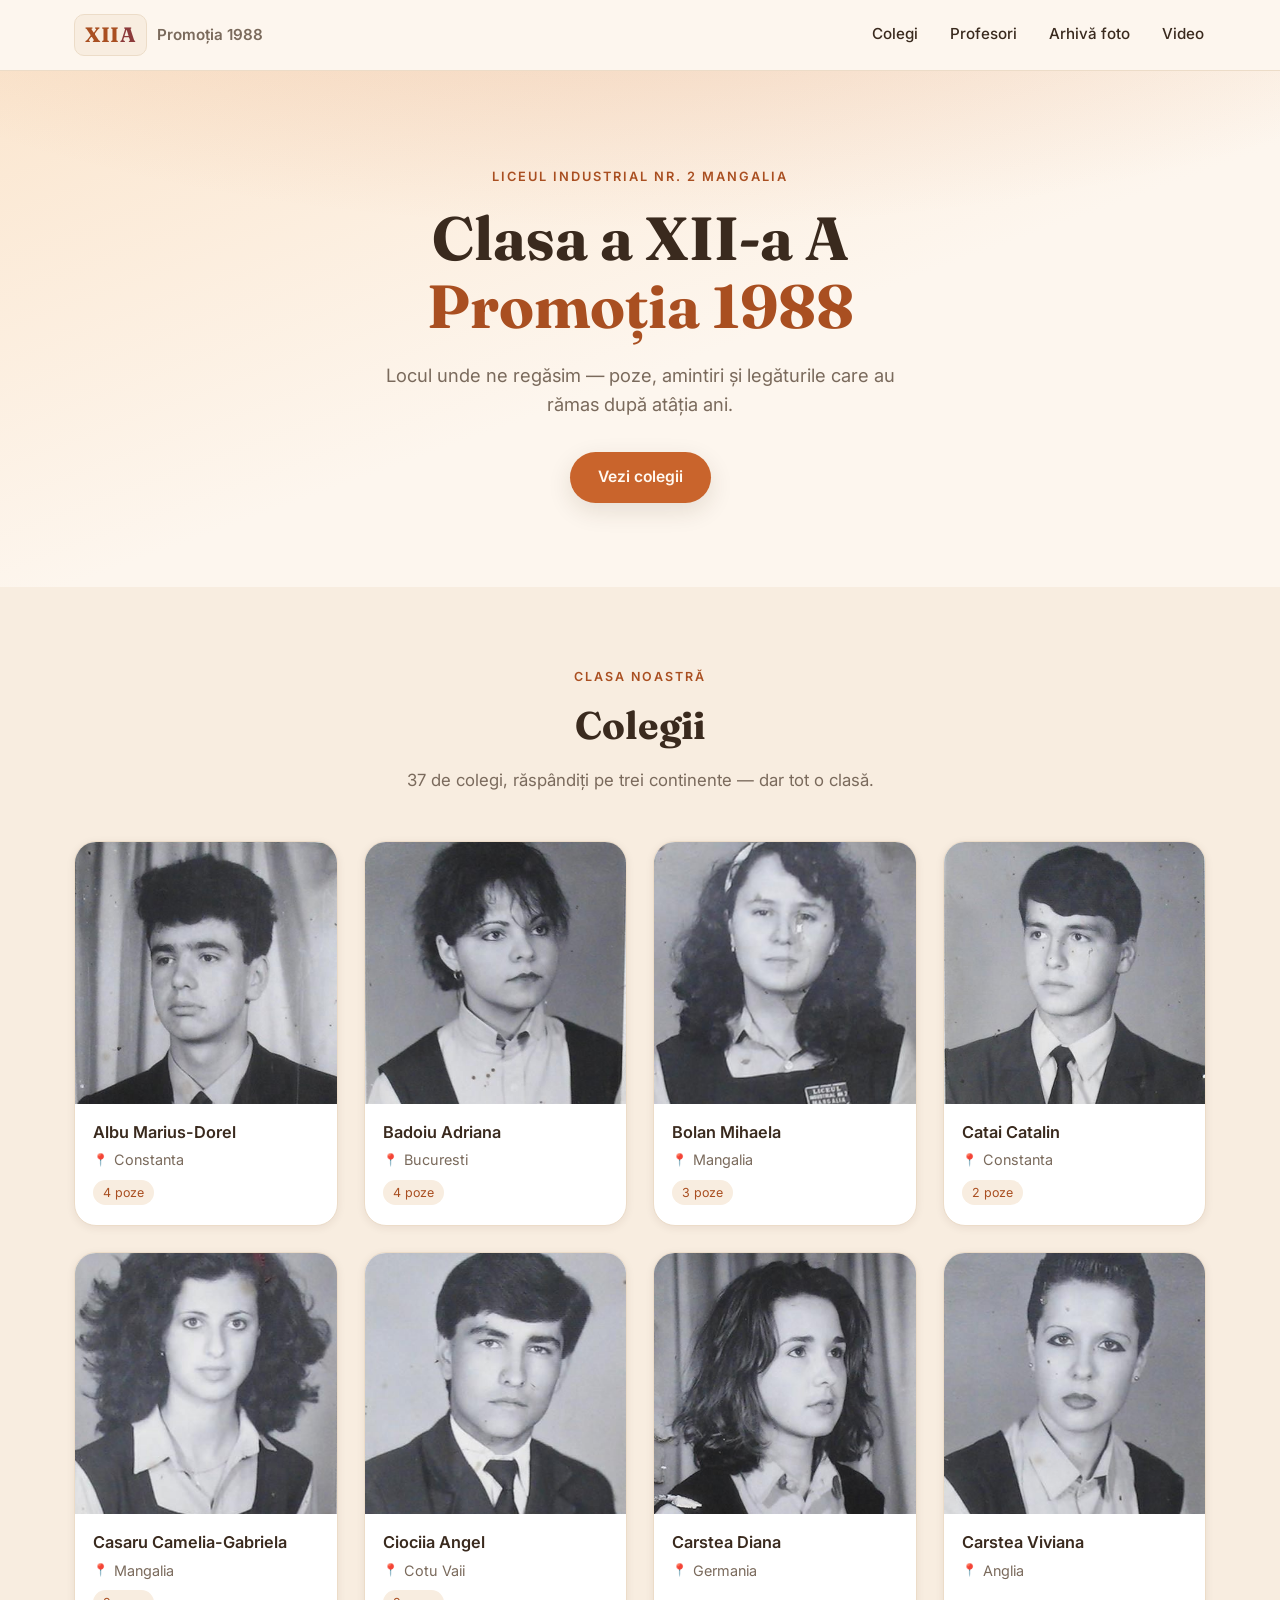
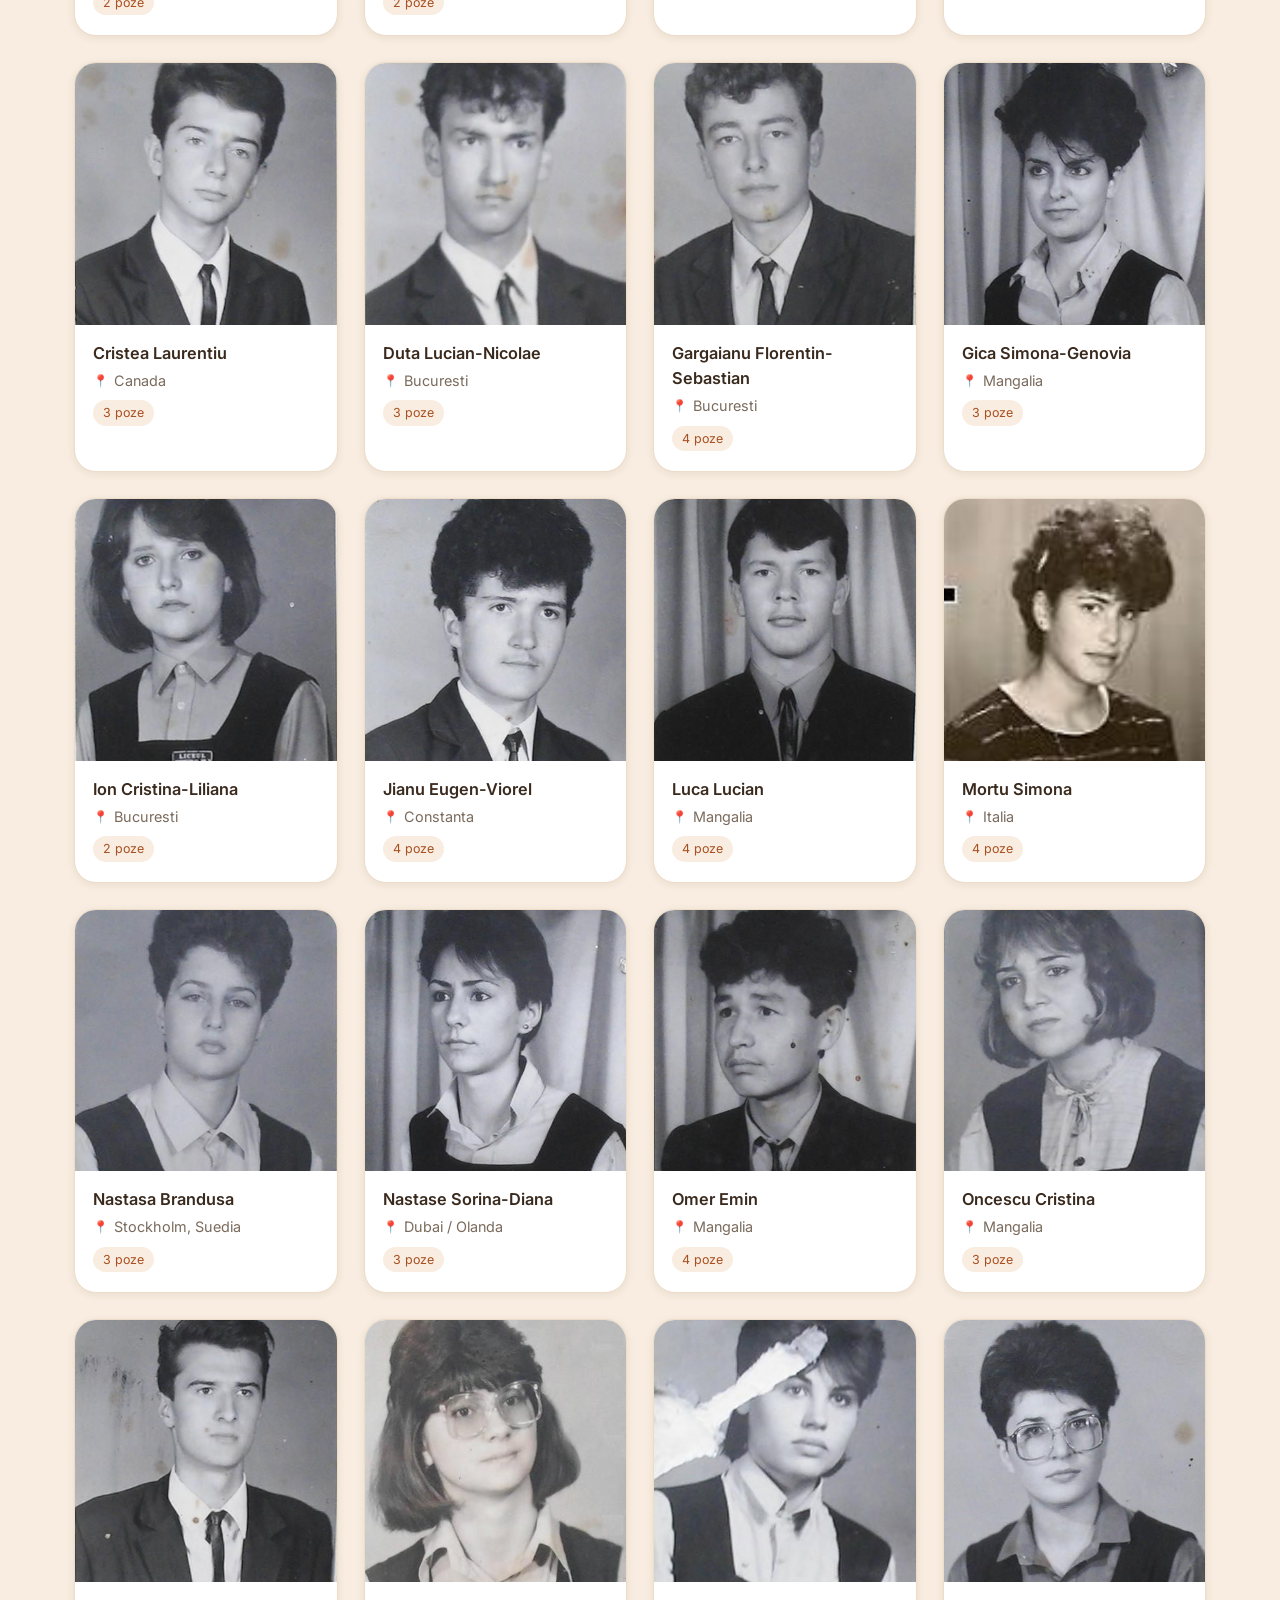
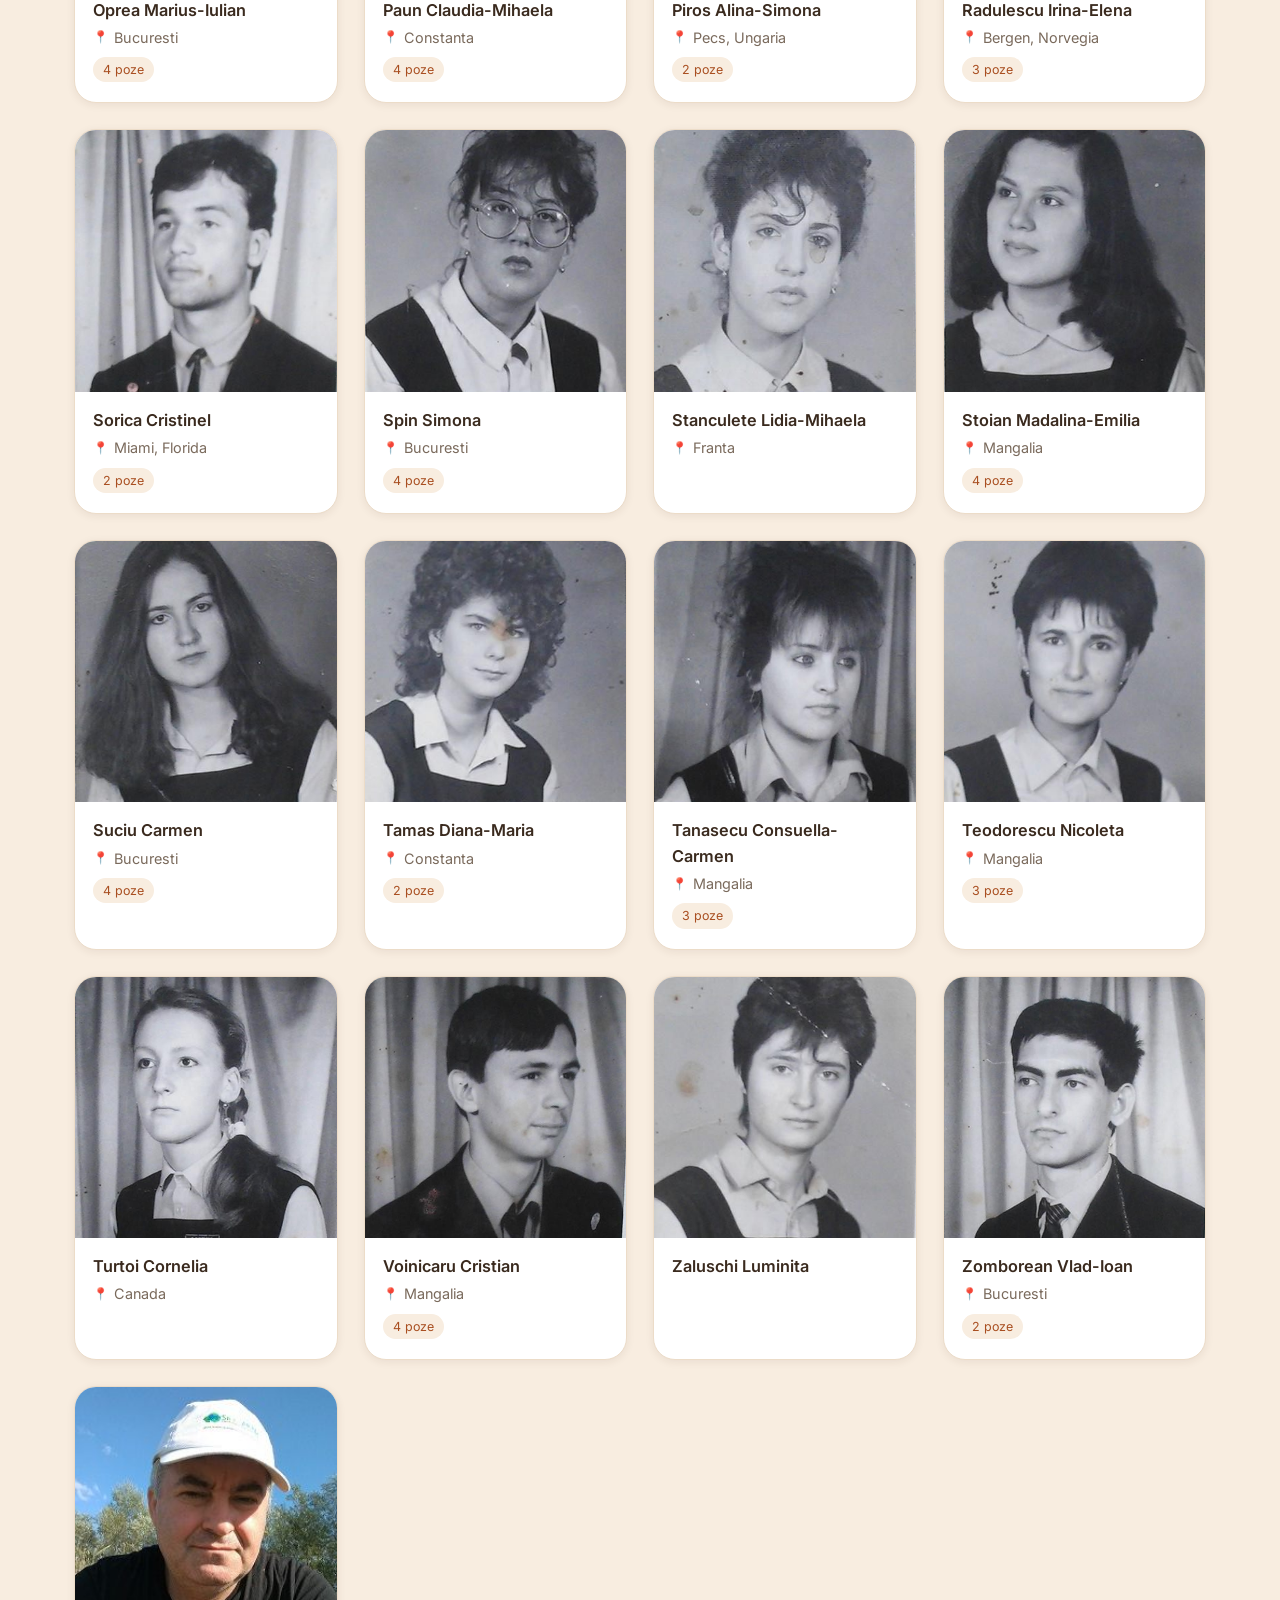
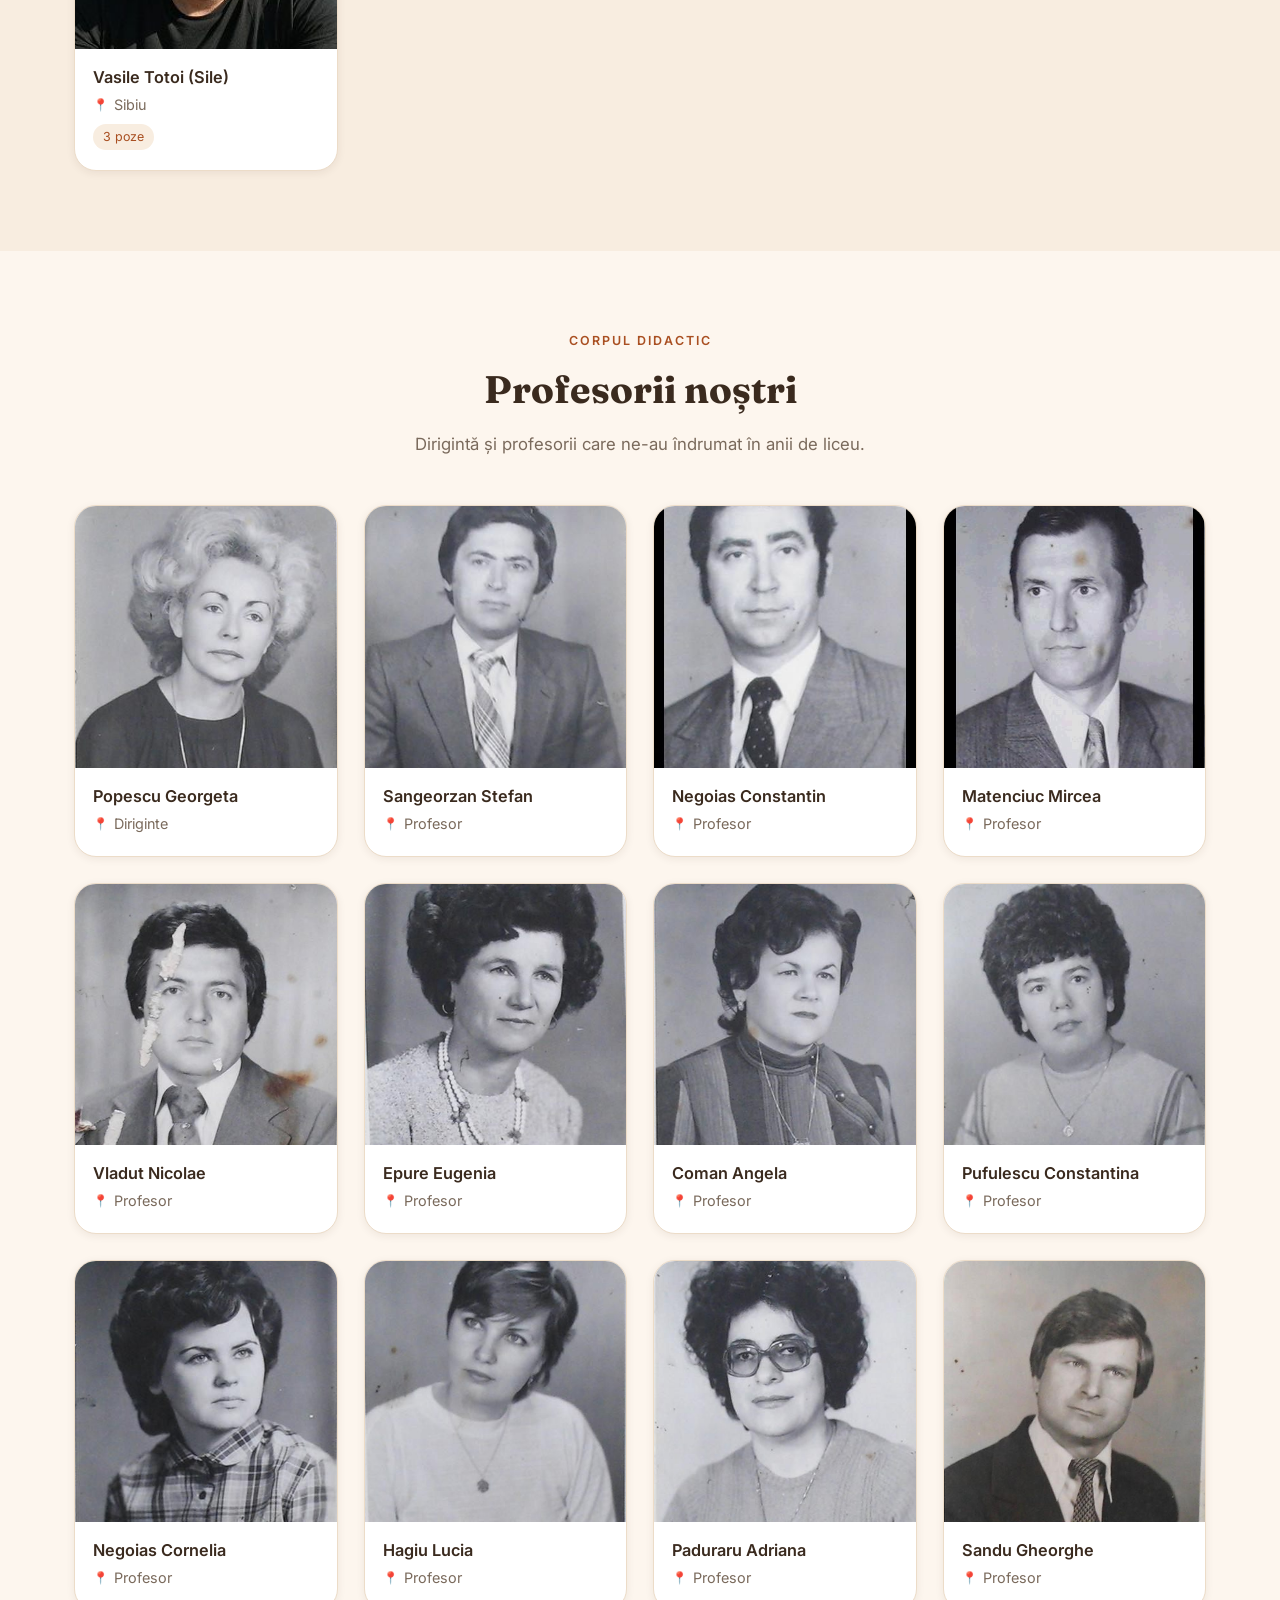
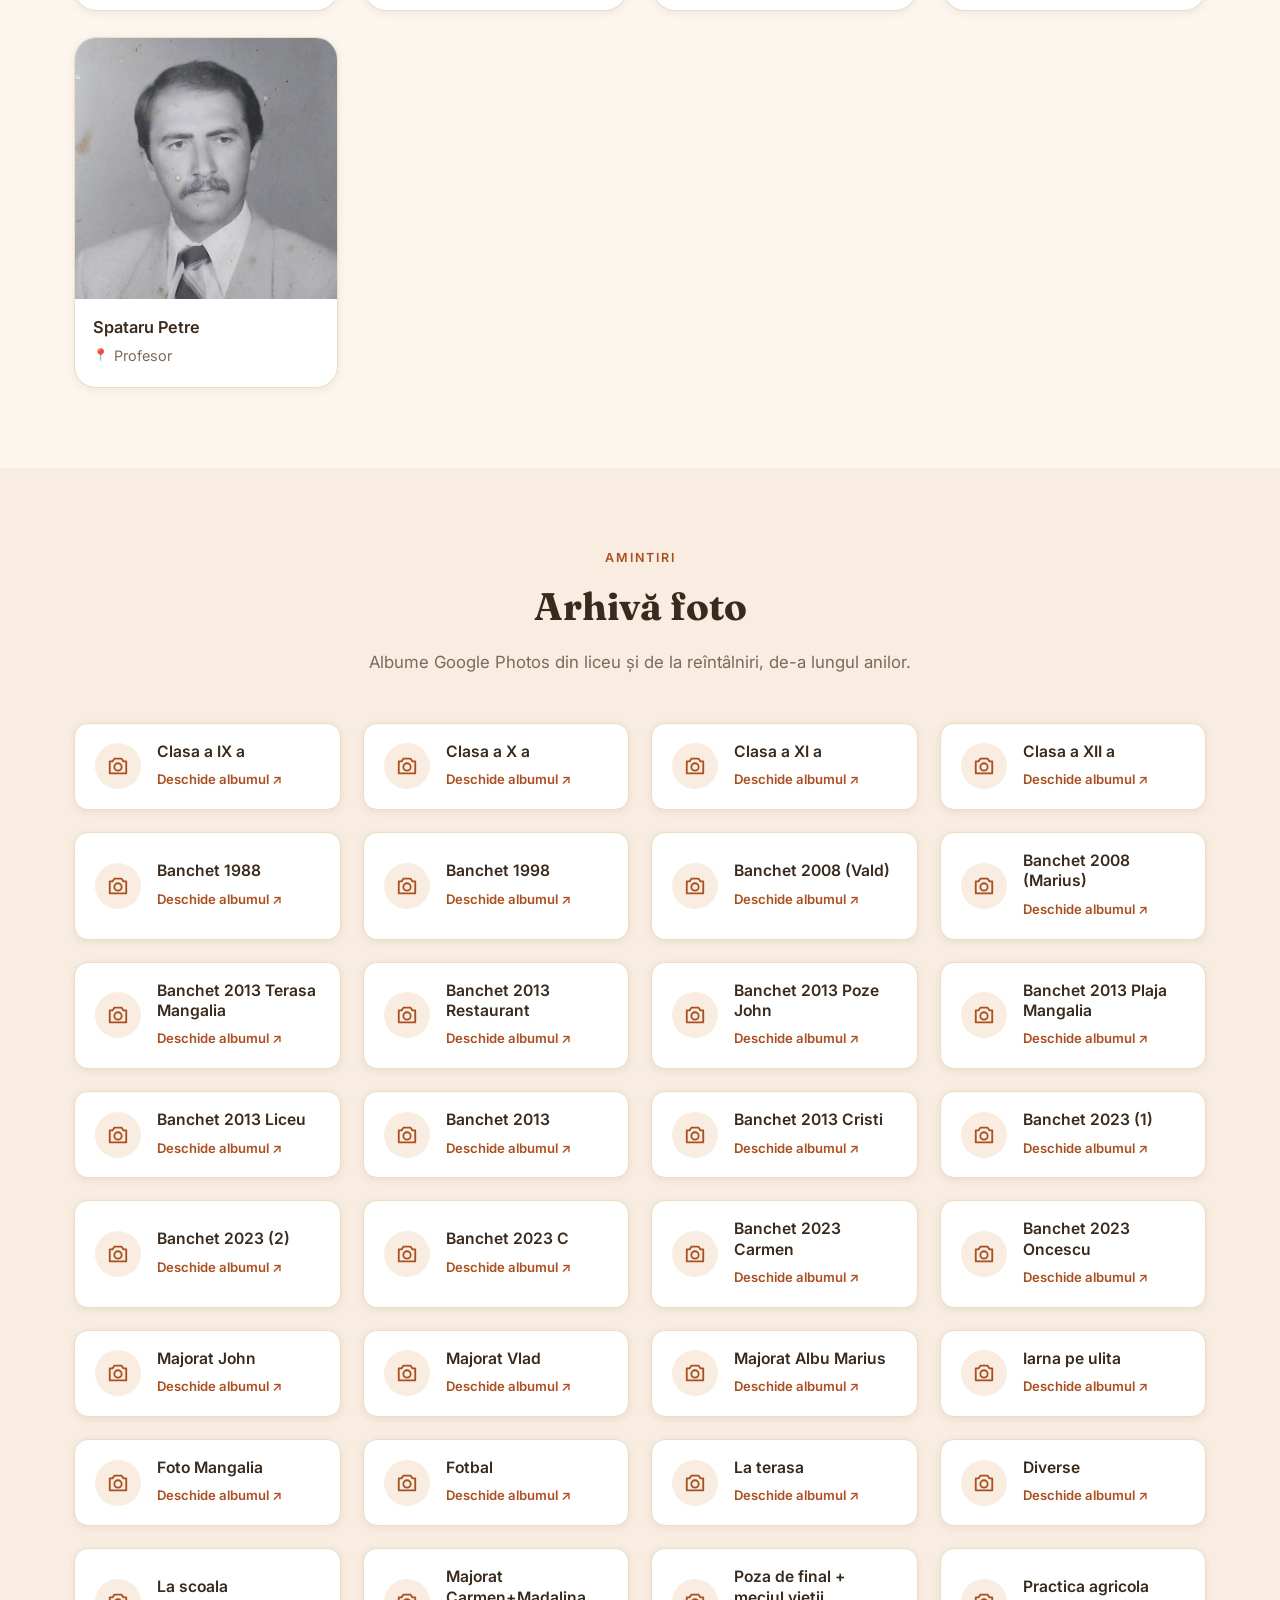
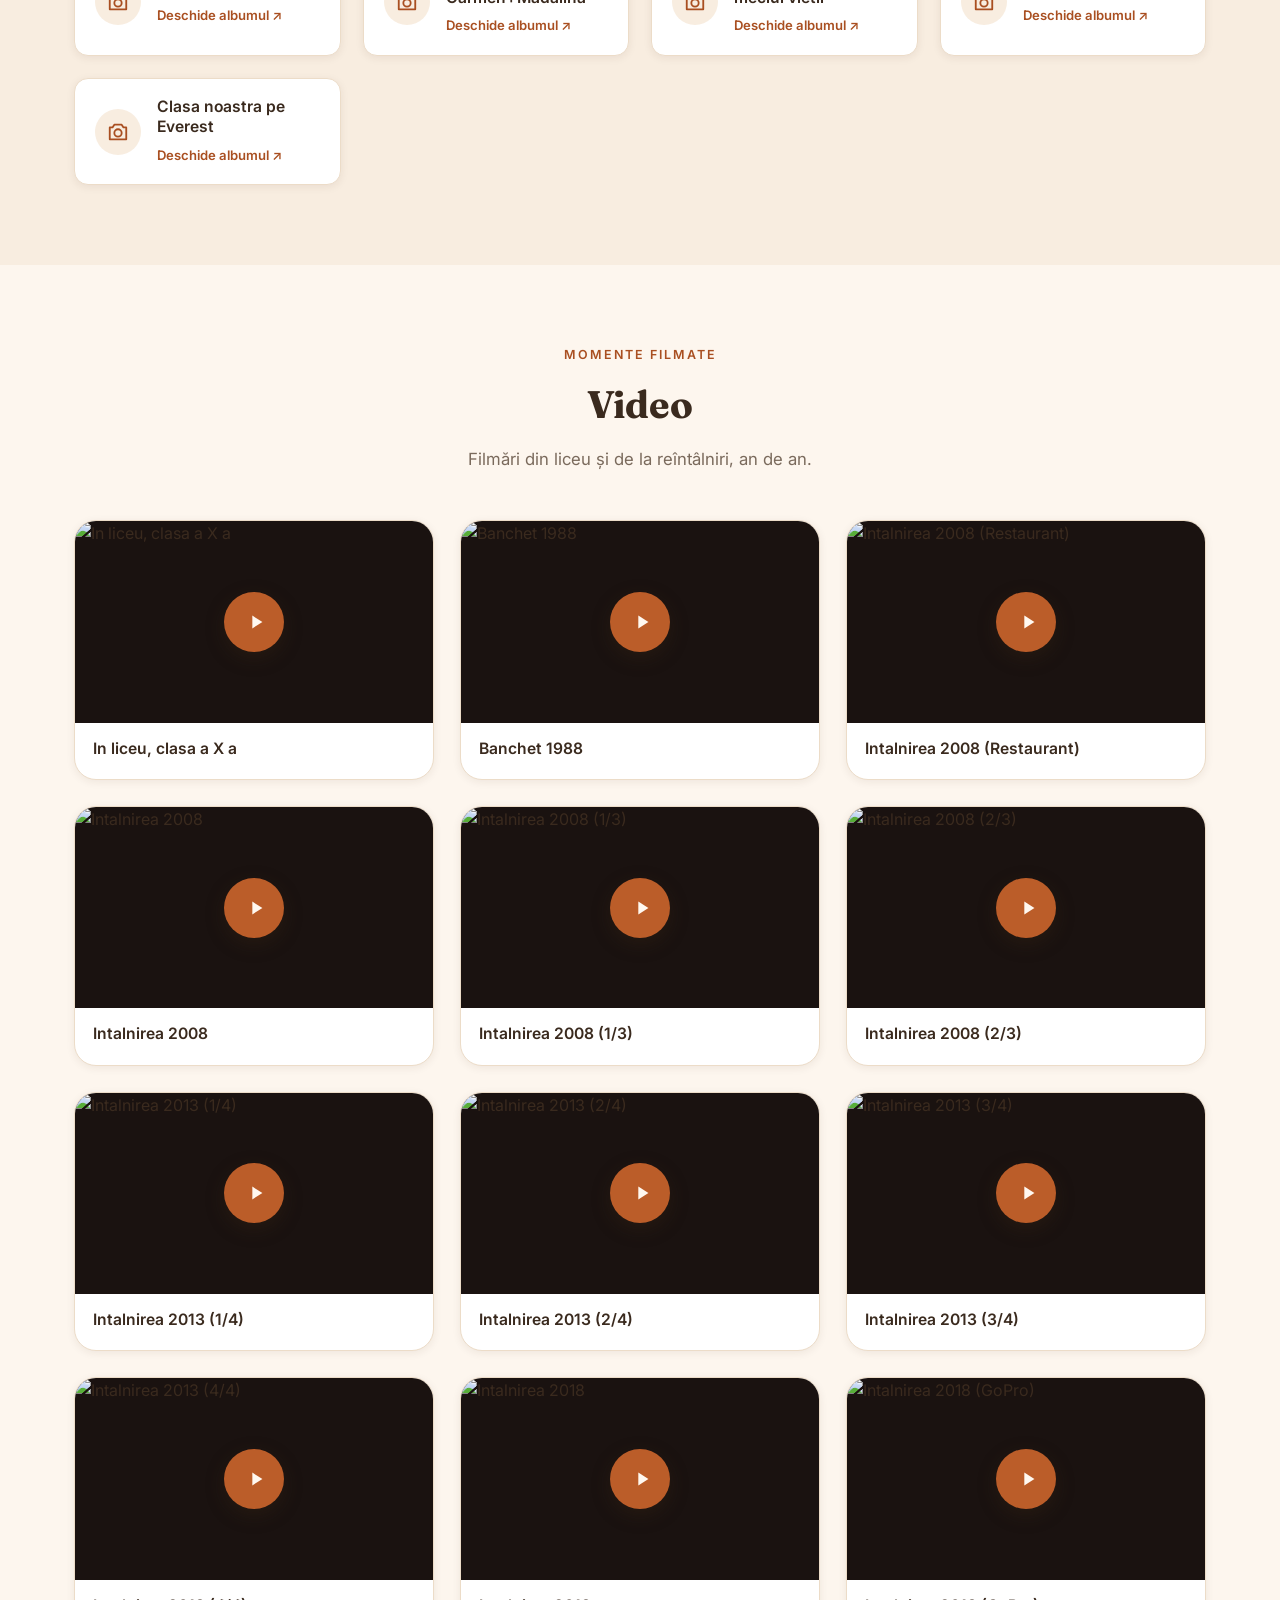
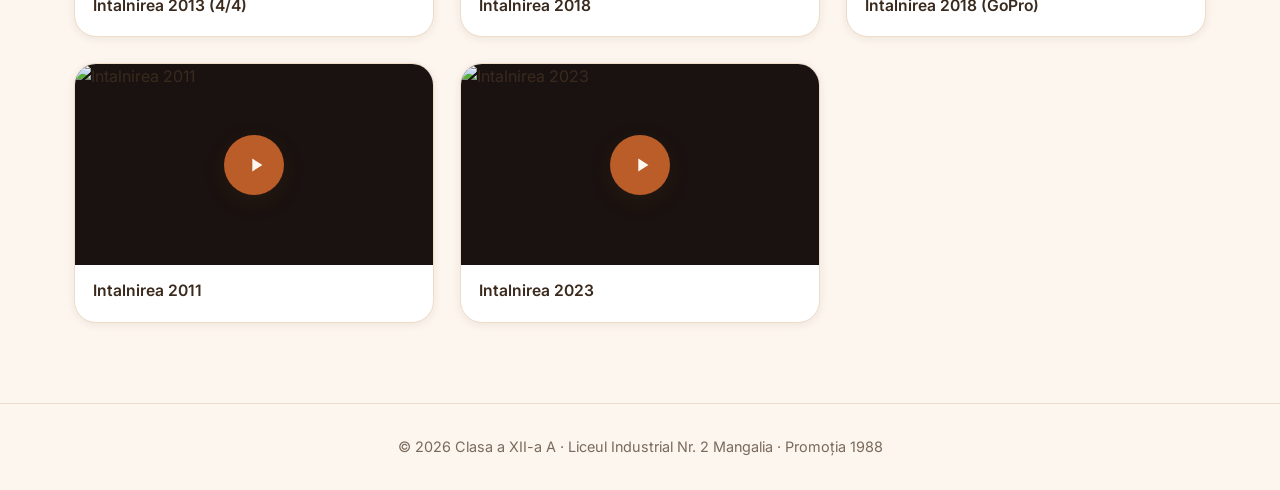
==== index.html @ 1f1b90fe "Initial commit: site reintalnire clasa a XII-a A, Promotia 1988 Homepage cu hero, grid colegi (37) s" ====
<!DOCTYPE html>
<html lang="ro">
<head>
<meta charset="UTF-8">
<meta name="viewport" content="width=device-width, initial-scale=1.0">
<title>Clasa a XII-a A · Liceul Industrial Nr. 2 Mangalia · Promoția 1988</title>
<meta name="description" content="Site de reîntâlnire pentru colegii de liceu — Clasa a XII-a A, Liceul Industrial Nr. 2 Mangalia, Promoția 1988.">
<link rel="preconnect" href="https://fonts.googleapis.com">
<link rel="preconnect" href="https://fonts.gstatic.com" crossorigin>
<link href="https://fonts.googleapis.com/css2?family=Fraunces:opsz,wght@9..144,500;9..144,600;9..144,700&family=Inter:wght@400;500;600;700&display=swap" rel="stylesheet">
<link rel="stylesheet" href="assets/css/style.css">
</head>
<body>

<header class="site-header" id="top">
  <div class="container header-inner">
    <a class="brand" href="#top">
      <span class="brand-mark">XII<span class="brand-mark-accent">A</span></span>
      <span class="brand-text">Promoția 1988</span>
    </a>
    <nav class="main-nav" aria-label="Navigare principală">
      <a href="#colegi">Colegi</a>
      <a href="#profesori">Profesori</a>
      <a href="#arhiva">Arhivă foto</a>
      <a href="#video">Video</a>
    </nav>
  </div>
</header>

<main>
  <section class="hero">
    <div class="hero-glow" aria-hidden="true"></div>
    <div class="container hero-inner">
      <p class="hero-eyebrow">Liceul Industrial Nr. 2 Mangalia</p>
      <h1 class="hero-title">Clasa a XII-a A<br><span>Promoția 1988</span></h1>
      <p class="hero-subtitle">Locul unde ne regăsim — poze, amintiri și legăturile care au rămas după atâția ani.</p>
      <div class="hero-actions">
        <a class="btn btn-primary" href="#colegi">Vezi colegii</a>
      </div>
    </div>
  </section>

  <section class="section" id="colegi">
    <div class="container">
      <div class="section-heading">
        <p class="section-eyebrow">Clasa noastră</p>
        <h2>Colegii</h2>
        <p class="section-lead">37 de colegi, răspândiți pe trei continente — dar tot o clasă.</p>
      </div>
      <div class="colegi-grid" id="colegi-grid" aria-live="polite"></div>
    </div>
  </section>

  <section class="section" id="profesori">
    <div class="container">
      <div class="section-heading">
        <p class="section-eyebrow">Corpul didactic</p>
        <h2>Profesorii noștri</h2>
        <p class="section-lead">Dirigintă și profesorii care ne-au îndrumat în anii de liceu.</p>
      </div>
      <div class="colegi-grid profesori-grid" id="profesori-grid" aria-live="polite"></div>
    </div>
  </section>

  <section class="section" id="arhiva">
    <div class="container">
      <div class="section-heading">
        <p class="section-eyebrow">Amintiri</p>
        <h2>Arhivă foto</h2>
        <p class="section-lead">Albume Google Photos din liceu și de la reîntâlniri, de-a lungul anilor.</p>
      </div>
      <div class="albume-grid" id="albume-grid" aria-live="polite"></div>
    </div>
  </section>

  <section class="section" id="video">
    <div class="container">
      <div class="section-heading">
        <p class="section-eyebrow">Momente filmate</p>
        <h2>Video</h2>
        <p class="section-lead">Filmări din liceu și de la reîntâlniri, an de an.</p>
      </div>
      <div class="video-grid" id="video-grid" aria-live="polite"></div>
    </div>
  </section>
</main>

<footer class="site-footer">
  <div class="container footer-inner">
    <p>&copy; <span id="footer-year"></span> Clasa a XII-a A &middot; Liceul Industrial Nr. 2 Mangalia &middot; Promoția 1988</p>
  </div>
</footer>

<div class="lightbox" id="lightbox" hidden>
  <button class="lightbox-close" id="lightbox-close" aria-label="Închide">&times;</button>
  <button class="lightbox-nav lightbox-prev" id="lightbox-prev" aria-label="Poza anterioară">&#10094;</button>
  <img class="lightbox-img" id="lightbox-img" alt="">
  <button class="lightbox-nav lightbox-next" id="lightbox-next" aria-label="Poza următoare">&#10095;</button>
  <div class="lightbox-caption" id="lightbox-caption"></div>
</div>

<script src="assets/js/main.js"></script>
</body>
</html>
---- assets/css/style.css ----
:root {
  --color-bg: #fdf6ee;
  --color-bg-alt: #f8ede0;
  --color-surface: #ffffff;
  --color-text: #3a2a1e;
  --color-text-muted: #7a6a5c;
  --color-primary: #c9642c;
  --color-primary-dark: #a94f21;
  --color-secondary: #e8a355;
  --color-accent: #8c3a3a;
  --color-border: #ecdcc8;
  --shadow-sm: 0 2px 8px rgba(60, 40, 20, 0.08);
  --shadow-md: 0 8px 24px rgba(60, 40, 20, 0.12);
  --shadow-lg: 0 16px 40px rgba(60, 40, 20, 0.18);
  --radius-md: 14px;
  --radius-lg: 22px;
  --font-heading: "Fraunces", Georgia, serif;
  --font-body: "Inter", system-ui, -apple-system, Segoe UI, Roboto, sans-serif;
}

* { box-sizing: border-box; }

html { scroll-behavior: smooth; }

body {
  margin: 0;
  font-family: var(--font-body);
  color: var(--color-text);
  background: var(--color-bg);
  line-height: 1.55;
}

img { max-width: 100%; display: block; }

.container {
  width: 100%;
  max-width: 1180px;
  margin: 0 auto;
  padding: 0 24px;
}

/* ---------- Header ---------- */

.site-header {
  position: sticky;
  top: 0;
  z-index: 50;
  background: rgba(253, 246, 238, 0.85);
  backdrop-filter: blur(8px);
  border-bottom: 1px solid var(--color-border);
}

.header-inner {
  display: flex;
  align-items: center;
  justify-content: space-between;
  padding: 14px 24px;
}

.brand {
  display: flex;
  align-items: center;
  gap: 10px;
  text-decoration: none;
  color: var(--color-text);
}

.brand-mark {
  font-family: var(--font-heading);
  font-weight: 700;
  font-size: 1.3rem;
  color: var(--color-primary-dark);
  background: var(--color-bg-alt);
  border: 1px solid var(--color-border);
  border-radius: 10px;
  padding: 4px 10px;
  letter-spacing: 0.5px;
}

.brand-mark-accent { color: var(--color-accent); }

.brand-text {
  font-weight: 600;
  font-size: 0.95rem;
  color: var(--color-text-muted);
}

.main-nav {
  display: flex;
  gap: 28px;
}

.main-nav a {
  color: var(--color-text);
  text-decoration: none;
  font-weight: 500;
  font-size: 0.95rem;
  padding: 6px 2px;
  border-bottom: 2px solid transparent;
  transition: color 0.2s ease, border-color 0.2s ease;
}

.main-nav a:hover {
  color: var(--color-primary-dark);
  border-color: var(--color-secondary);
}

/* ---------- Hero ---------- */

.hero {
  position: relative;
  overflow: hidden;
  padding: 96px 0 84px;
  background: linear-gradient(160deg, #fbe6cf 0%, #fdf6ee 55%, #fdf6ee 100%);
}

.hero-glow {
  position: absolute;
  inset: -30% -10% auto -10%;
  height: 520px;
  background: radial-gradient(60% 60% at 50% 0%, rgba(201, 100, 44, 0.22), rgba(201, 100, 44, 0));
  pointer-events: none;
}

.hero-inner {
  position: relative;
  text-align: center;
  max-width: 760px;
}

.hero-eyebrow {
  text-transform: uppercase;
  letter-spacing: 2px;
  font-size: 0.8rem;
  font-weight: 600;
  color: var(--color-primary-dark);
  margin: 0 0 18px;
}

.hero-title {
  font-family: var(--font-heading);
  font-size: clamp(2.4rem, 5vw, 3.8rem);
  line-height: 1.12;
  margin: 0 0 20px;
  color: var(--color-text);
}

.hero-title span {
  color: var(--color-primary-dark);
}

.hero-subtitle {
  font-size: 1.15rem;
  color: var(--color-text-muted);
  margin: 0 auto 34px;
  max-width: 560px;
}

.hero-actions {
  display: flex;
  justify-content: center;
  gap: 16px;
  flex-wrap: wrap;
}

.btn {
  display: inline-flex;
  align-items: center;
  gap: 8px;
  padding: 13px 28px;
  border-radius: 999px;
  font-weight: 600;
  font-size: 0.98rem;
  text-decoration: none;
  transition: transform 0.15s ease, box-shadow 0.15s ease, background 0.15s ease;
}

.btn-primary {
  background: var(--color-primary);
  color: #fff8f0;
  box-shadow: var(--shadow-md);
}

.btn-primary:hover {
  background: var(--color-primary-dark);
  transform: translateY(-2px);
  box-shadow: var(--shadow-lg);
}

/* ---------- Section headings ---------- */

.section { padding: 80px 0; }
.section:nth-of-type(even) { background: var(--color-bg-alt); }

.section-heading {
  text-align: center;
  max-width: 620px;
  margin: 0 auto 48px;
}

.section-eyebrow {
  text-transform: uppercase;
  letter-spacing: 2px;
  font-size: 0.78rem;
  font-weight: 600;
  color: var(--color-primary-dark);
  margin: 0 0 10px;
}

.section-heading h2 {
  font-family: var(--font-heading);
  font-size: clamp(1.8rem, 3vw, 2.4rem);
  margin: 0 0 12px;
}

.section-lead {
  color: var(--color-text-muted);
  margin: 0;
  font-size: 1.05rem;
}

/* ---------- Colegi grid ---------- */

.colegi-grid {
  display: grid;
  grid-template-columns: repeat(auto-fill, minmax(220px, 1fr));
  gap: 26px;
}

.coleg-card {
  background: var(--color-surface);
  border-radius: var(--radius-lg);
  overflow: hidden;
  box-shadow: var(--shadow-sm);
  border: 1px solid var(--color-border);
  cursor: pointer;
  transition: transform 0.2s ease, box-shadow 0.2s ease;
}

.coleg-card:hover {
  transform: translateY(-6px);
  box-shadow: var(--shadow-lg);
}

.coleg-photo-wrap {
  aspect-ratio: 1 / 1;
  overflow: hidden;
  background: var(--color-bg-alt);
}

.coleg-photo-wrap img {
  width: 100%;
  height: 100%;
  object-fit: cover;
  transition: transform 0.35s ease;
}

.coleg-card:hover .coleg-photo-wrap img {
  transform: scale(1.06);
}

.coleg-info {
  padding: 16px 18px 20px;
}

.coleg-name {
  font-weight: 600;
  font-size: 1.02rem;
  margin: 0 0 4px;
  color: var(--color-text);
}

.coleg-city {
  margin: 0;
  font-size: 0.9rem;
  color: var(--color-text-muted);
  display: flex;
  align-items: center;
  gap: 6px;
}

.coleg-city::before {
  content: "\1F4CD";
  font-size: 0.85em;
}

.coleg-photo-count {
  display: inline-block;
  margin-top: 8px;
  font-size: 0.78rem;
  color: var(--color-primary-dark);
  background: var(--color-bg-alt);
  border-radius: 999px;
  padding: 3px 10px;
}

/* ---------- Albume foto ---------- */

.albume-grid {
  display: grid;
  grid-template-columns: repeat(auto-fill, minmax(240px, 1fr));
  gap: 22px;
}

.album-card {
  display: flex;
  align-items: center;
  gap: 16px;
  background: var(--color-surface);
  border: 1px solid var(--color-border);
  border-radius: var(--radius-md);
  padding: 18px 20px;
  text-decoration: none;
  color: var(--color-text);
  box-shadow: var(--shadow-sm);
  transition: transform 0.2s ease, box-shadow 0.2s ease, border-color 0.2s ease;
}

.album-card:hover {
  transform: translateY(-4px);
  box-shadow: var(--shadow-md);
  border-color: var(--color-secondary);
}

.album-icon {
  flex: none;
  width: 46px;
  height: 46px;
  border-radius: 50%;
  background: var(--color-bg-alt);
  color: var(--color-primary-dark);
  display: flex;
  align-items: center;
  justify-content: center;
}

.album-icon svg { width: 22px; height: 22px; }

.album-body { flex: 1; min-width: 0; }

.album-title {
  margin: 0 0 4px;
  font-weight: 600;
  font-size: 0.98rem;
  line-height: 1.3;
}

.album-cta {
  font-size: 0.82rem;
  color: var(--color-primary-dark);
  font-weight: 600;
}

/* ---------- Video ---------- */

.video-grid {
  display: grid;
  grid-template-columns: repeat(auto-fill, minmax(280px, 1fr));
  gap: 26px;
}

.video-card {
  background: var(--color-surface);
  border-radius: var(--radius-lg);
  overflow: hidden;
  box-shadow: var(--shadow-sm);
  border: 1px solid var(--color-border);
  transition: transform 0.2s ease, box-shadow 0.2s ease;
}

.video-card:hover {
  transform: translateY(-6px);
  box-shadow: var(--shadow-lg);
}

.video-thumb {
  position: relative;
  aspect-ratio: 16 / 9;
  background: #1a1210;
  cursor: pointer;
  overflow: hidden;
}

.video-thumb img {
  width: 100%;
  height: 100%;
  object-fit: cover;
  transition: transform 0.35s ease, filter 0.2s ease;
}

.video-card:hover .video-thumb img {
  transform: scale(1.05);
  filter: brightness(0.85);
}

.video-thumb iframe {
  width: 100%;
  height: 100%;
  border: 0;
  display: block;
}

.video-play-btn {
  position: absolute;
  inset: 0;
  margin: auto;
  width: 60px;
  height: 60px;
  border-radius: 50%;
  background: rgba(201, 100, 44, 0.92);
  color: #fff8f0;
  display: flex;
  align-items: center;
  justify-content: center;
  pointer-events: none;
  box-shadow: 0 6px 18px rgba(60, 40, 20, 0.35);
}

.video-play-btn svg { width: 22px; height: 22px; margin-left: 3px; }

.video-info { padding: 14px 18px 18px; }

.video-title {
  margin: 0;
  font-weight: 600;
  font-size: 0.98rem;
  color: var(--color-text);
}

/* ---------- Footer ---------- */

.site-footer {
  padding: 32px 0;
  text-align: center;
  color: var(--color-text-muted);
  font-size: 0.9rem;
  border-top: 1px solid var(--color-border);
}

.footer-inner p { margin: 0; }

/* ---------- Lightbox ---------- */

.lightbox {
  position: fixed;
  inset: 0;
  background: rgba(30, 20, 12, 0.88);
  display: flex;
  align-items: center;
  justify-content: center;
  z-index: 100;
}

.lightbox[hidden] { display: none; }

.lightbox-img {
  max-width: min(86vw, 640px);
  max-height: 78vh;
  border-radius: var(--radius-md);
  box-shadow: var(--shadow-lg);
}

.lightbox-caption {
  position: absolute;
  bottom: 40px;
  left: 0;
  right: 0;
  text-align: center;
  color: #fdf6ee;
  font-weight: 600;
}

.lightbox-close {
  position: absolute;
  top: 24px;
  right: 28px;
  background: none;
  border: none;
  color: #fdf6ee;
  font-size: 2rem;
  line-height: 1;
  cursor: pointer;
}

.lightbox-nav {
  background: rgba(253, 246, 238, 0.15);
  border: none;
  color: #fdf6ee;
  font-size: 1.4rem;
  width: 48px;
  height: 48px;
  border-radius: 50%;
  cursor: pointer;
  transition: background 0.2s ease;
}

.lightbox-nav:hover { background: rgba(253, 246, 238, 0.3); }

.lightbox-prev { position: absolute; left: 16px; }
.lightbox-next { position: absolute; right: 16px; }

/* ---------- Responsive ---------- */

@media (max-width: 640px) {
  .header-inner { padding: 12px 16px; }
  .brand-text { display: none; }
  .hero { padding: 64px 0 56px; }
  .section { padding: 56px 0; }
  .colegi-grid { grid-template-columns: repeat(auto-fill, minmax(150px, 1fr)); gap: 16px; }
  .lightbox-nav { width: 40px; height: 40px; font-size: 1.1rem; }
}
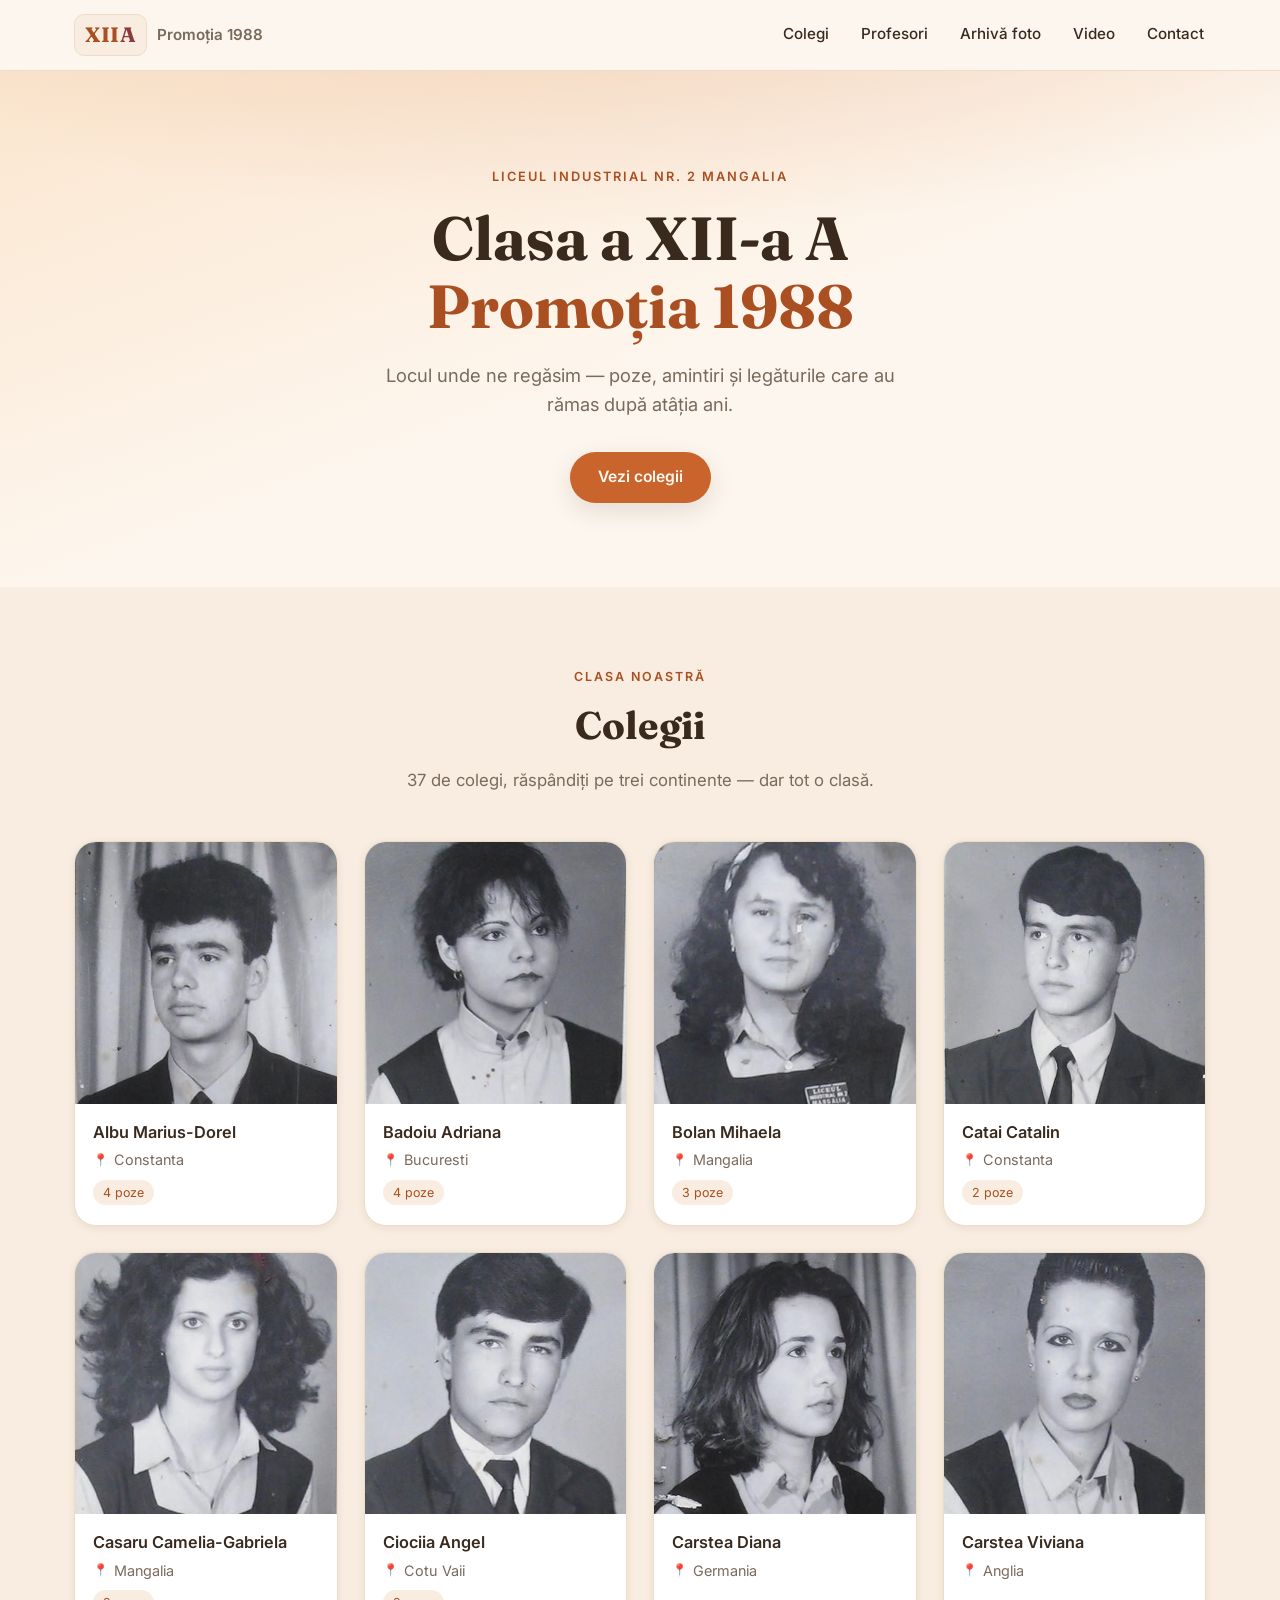
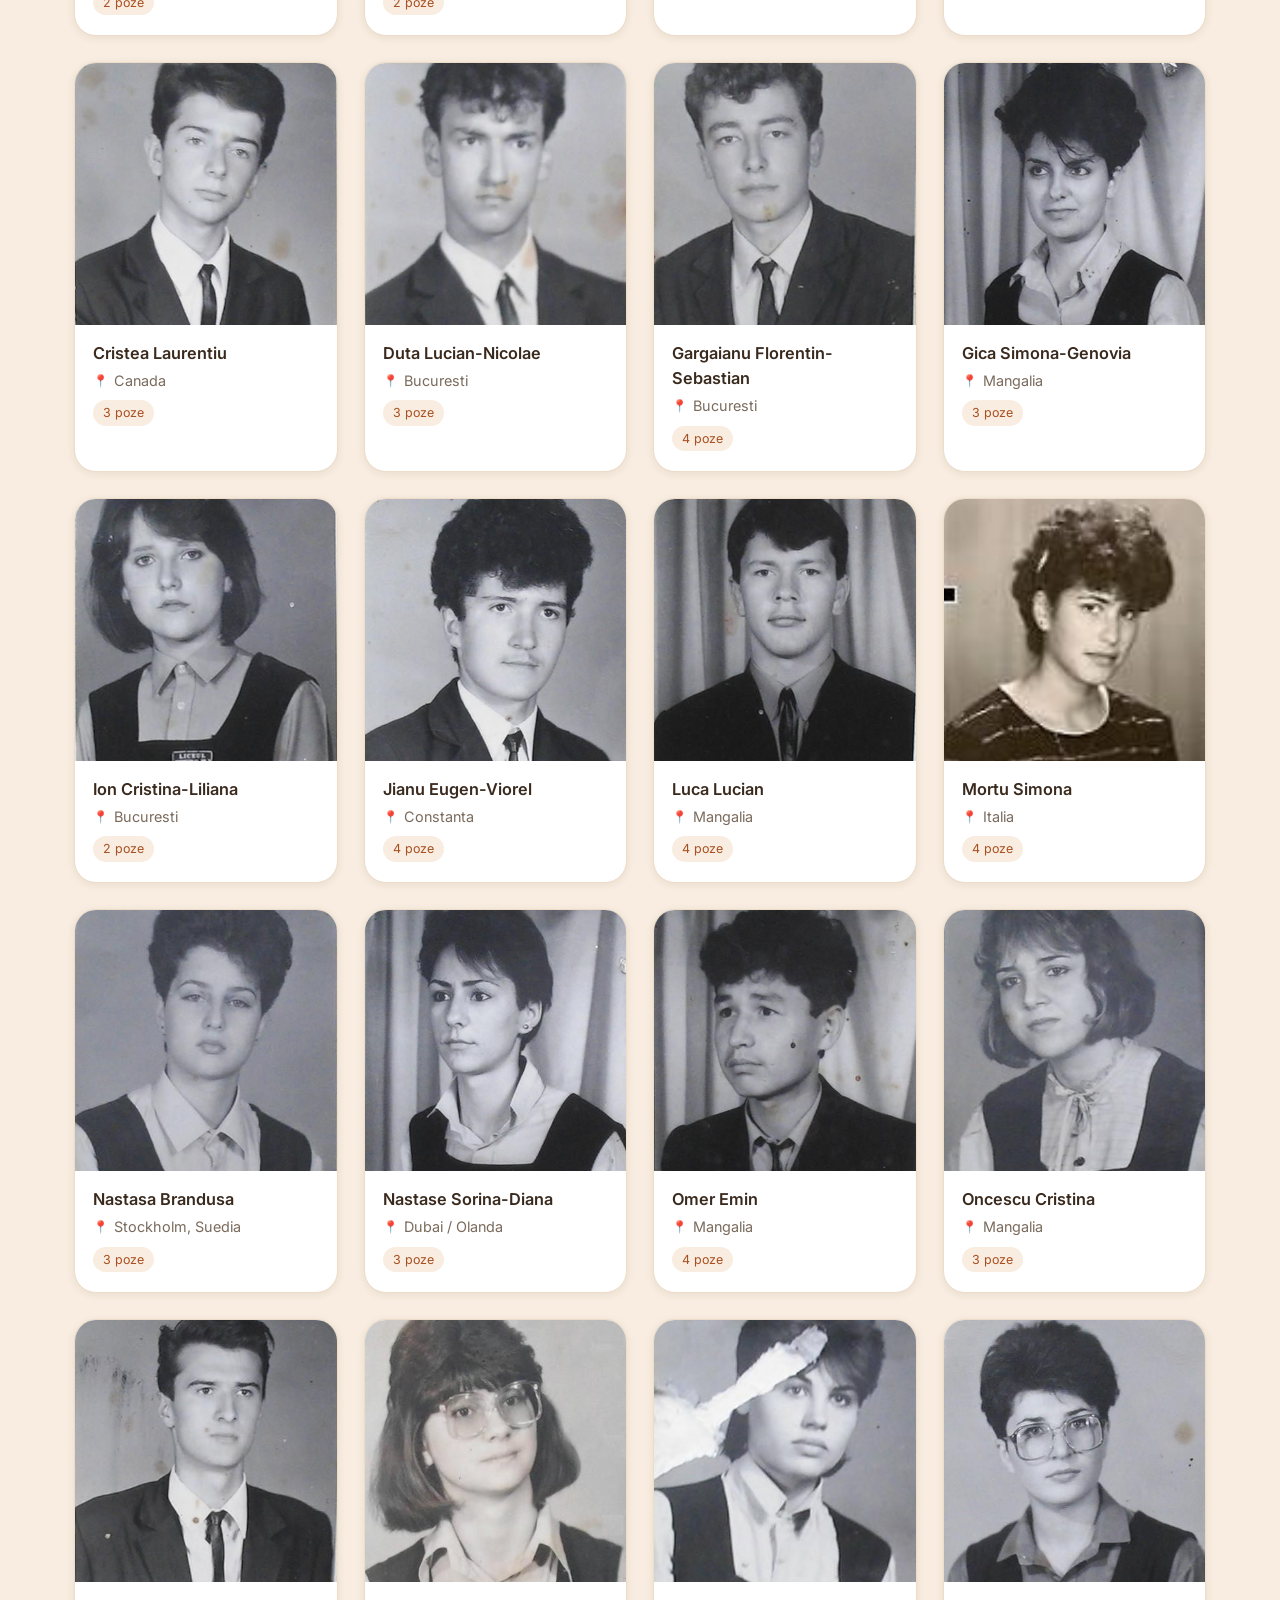
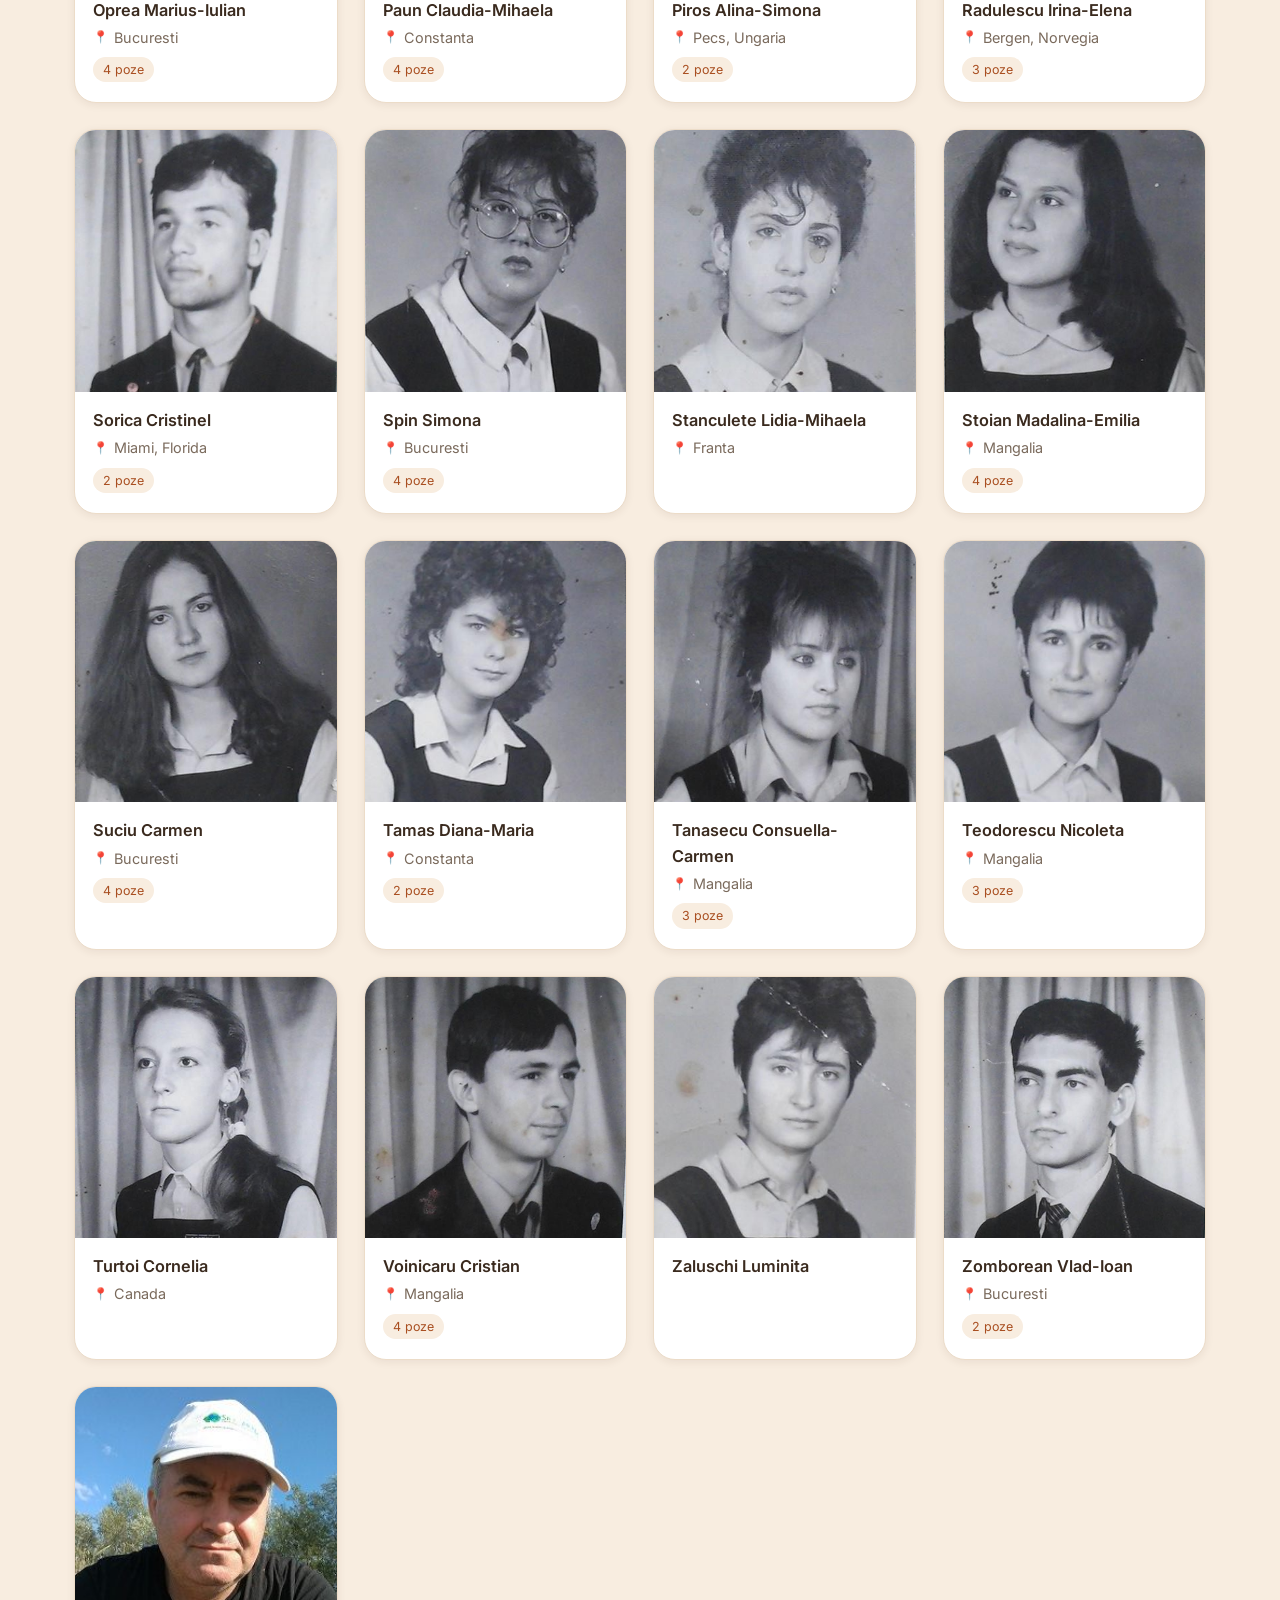
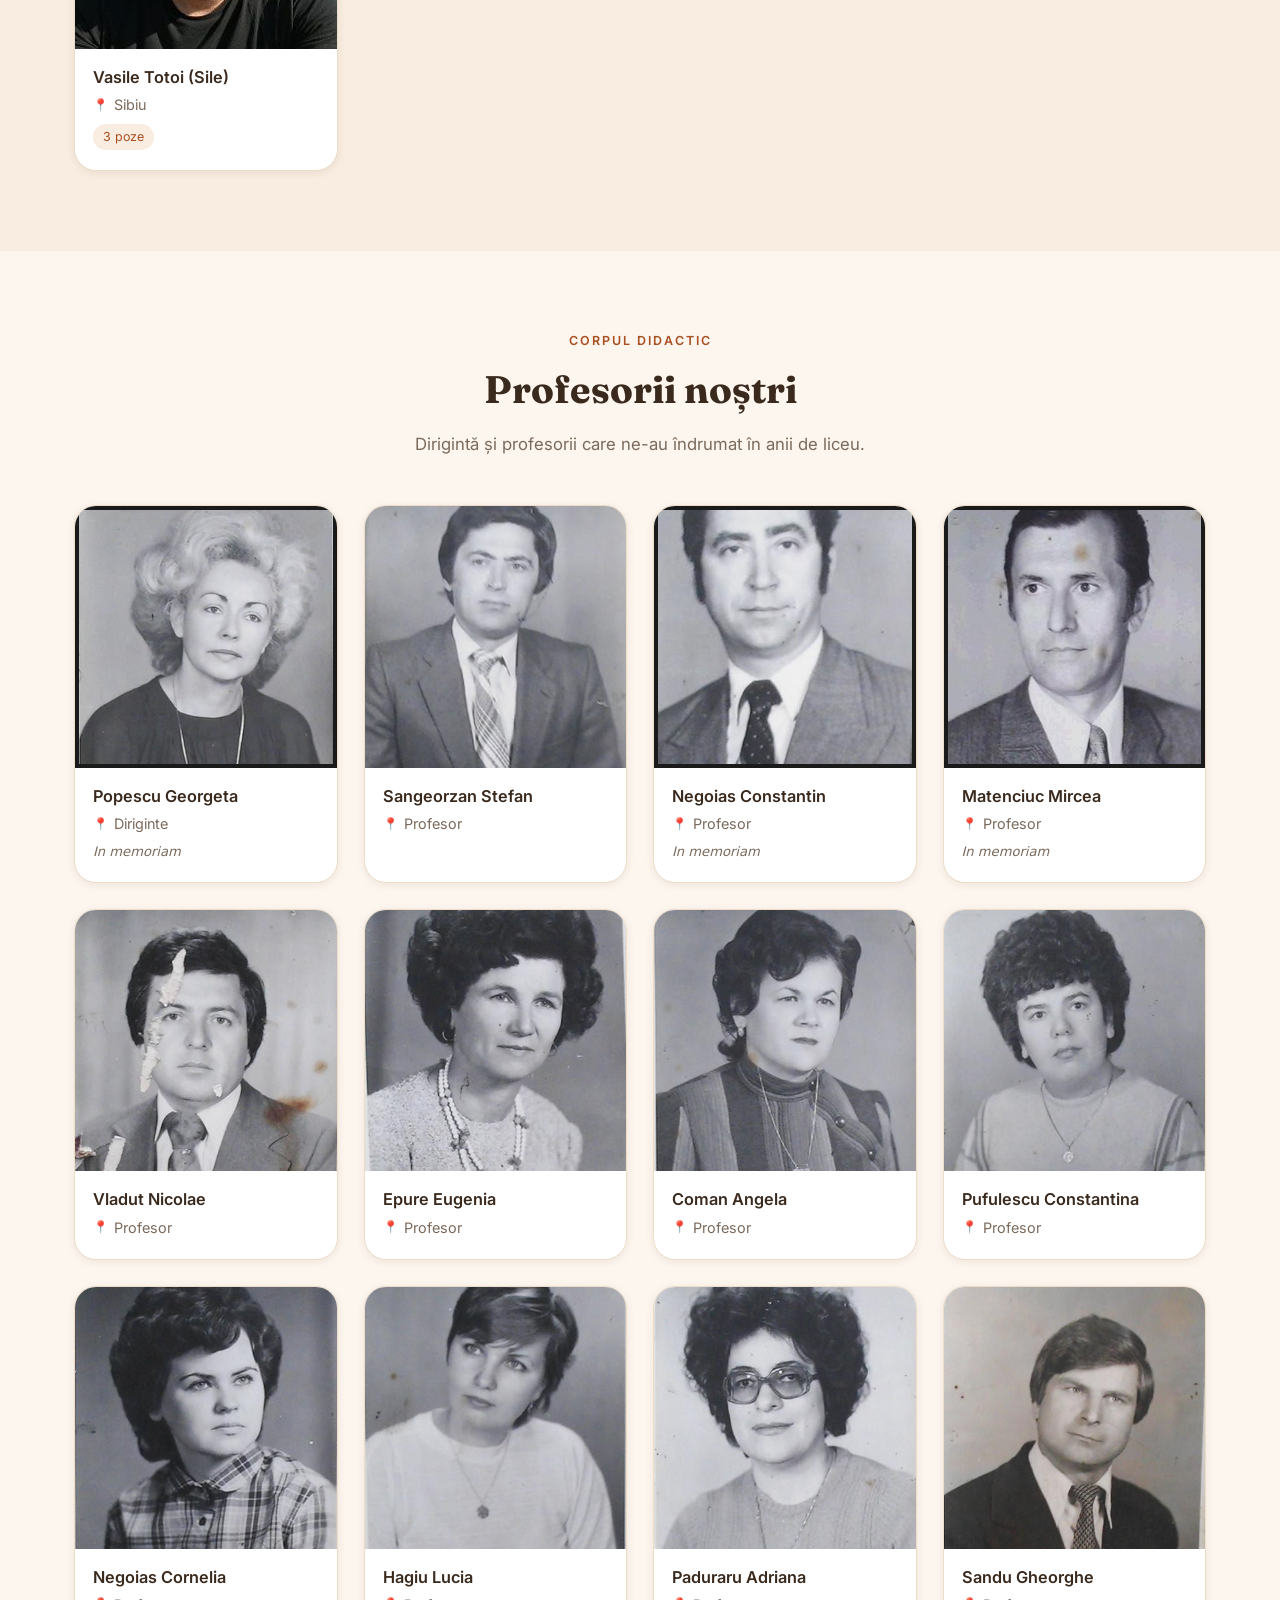
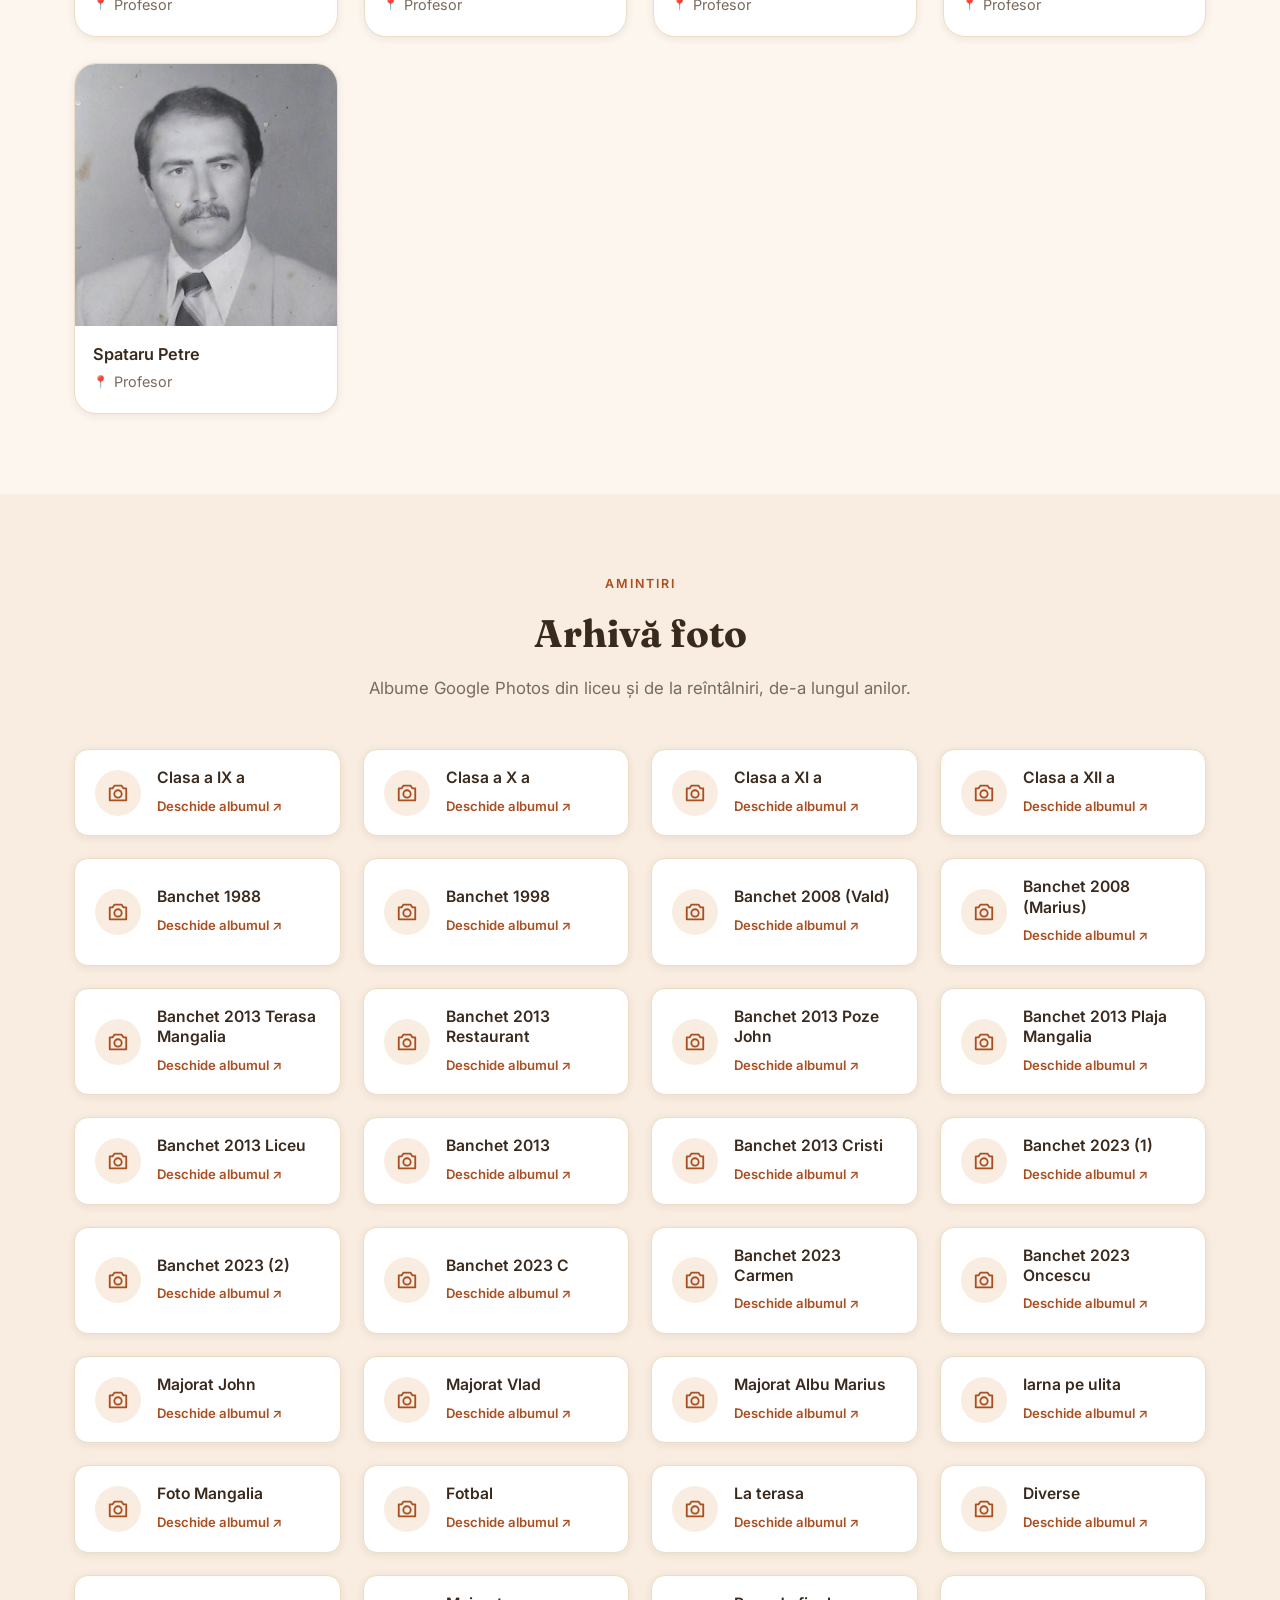
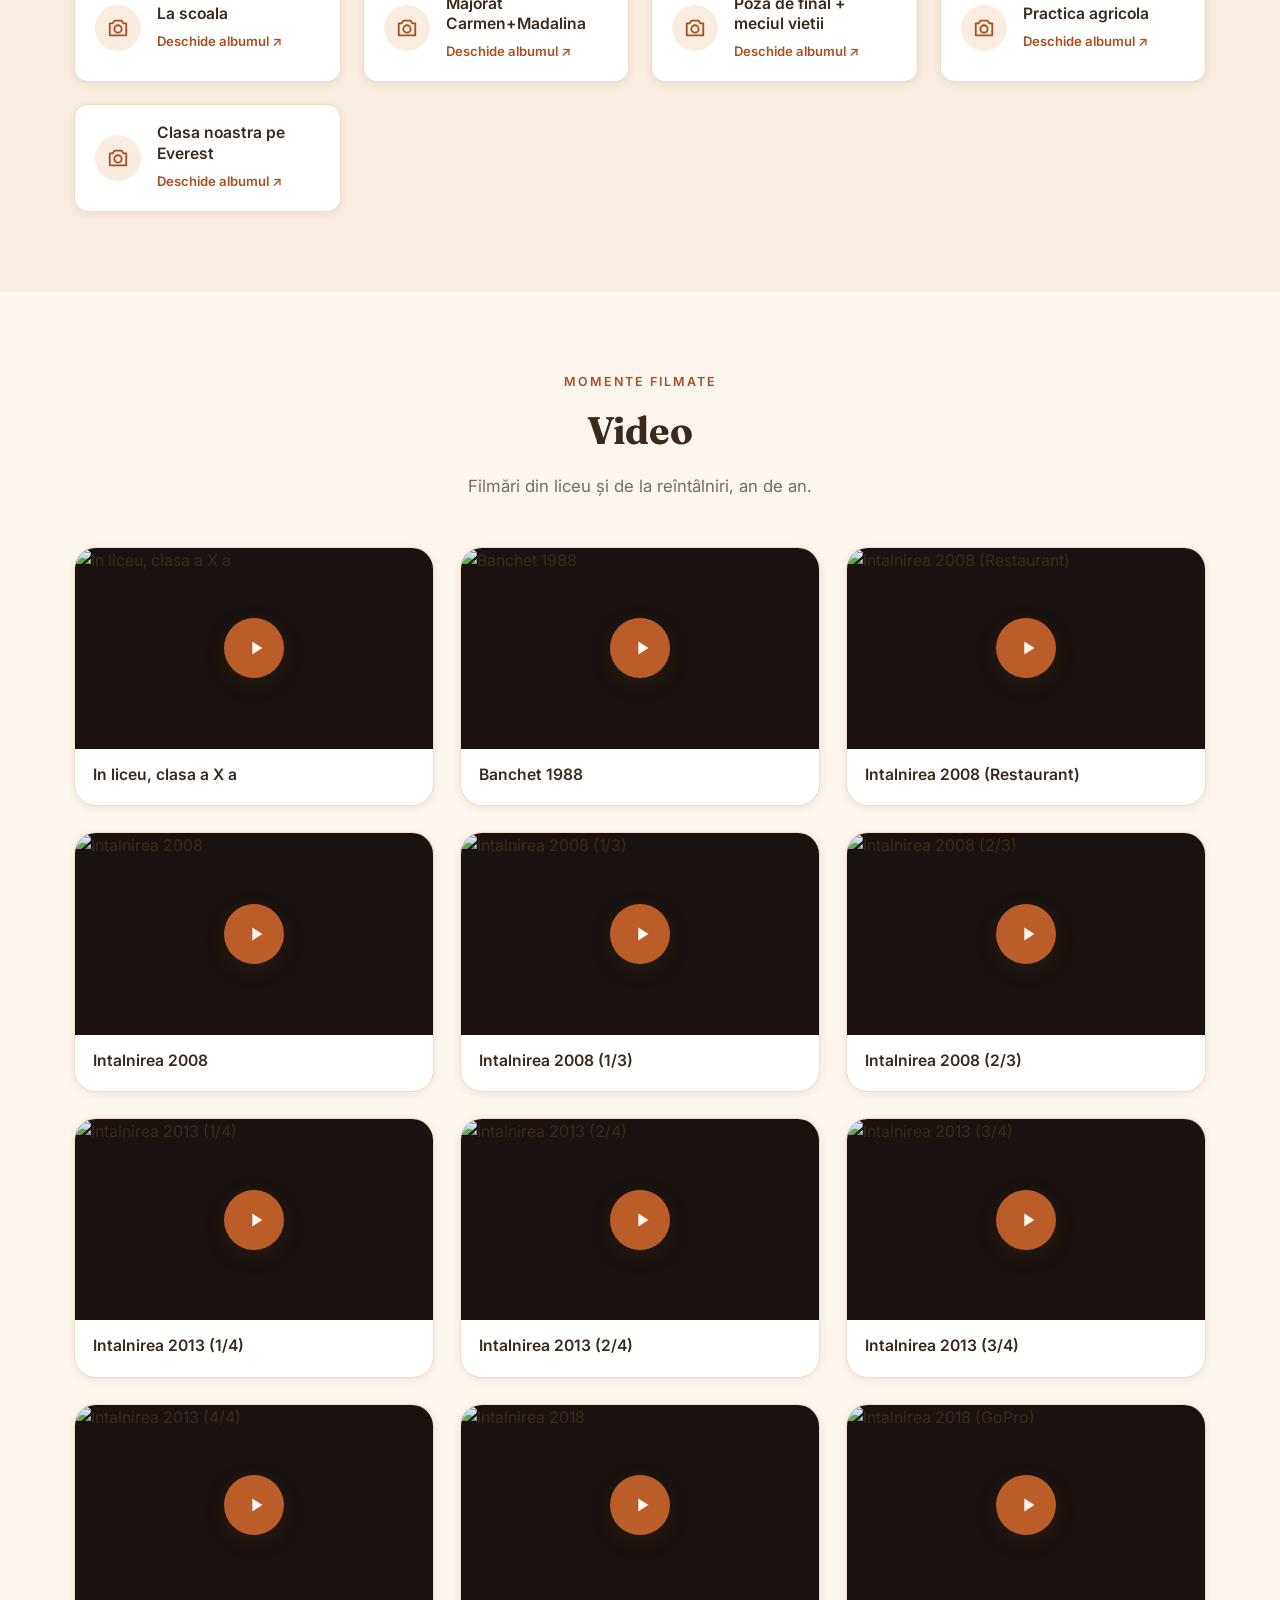
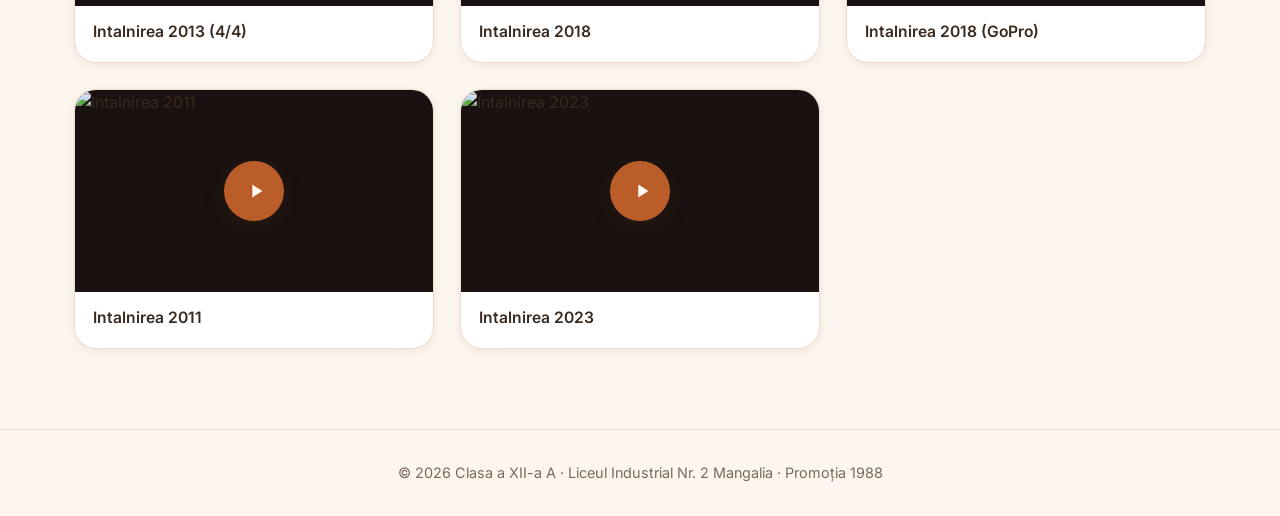
==== commit 370fb242: "Adauga link Contact in navigarea principala Utilizatorul a decis sa faca publice datele de contact; " ====
--- a/index.html
+++ b/index.html
@@ -23,6 +23,7 @@
       <a href="#profesori">Profesori</a>
       <a href="#arhiva">Arhivă foto</a>
       <a href="#video">Video</a>
+      <a href="contact.html">Contact</a>
     </nav>
   </div>
 </header>
--- a/assets/css/style.css
+++ b/assets/css/style.css
@@ -294,6 +294,17 @@
   padding: 3px 10px;
 }
 
+.in-memoriam-frame {
+  border: 4px solid #1a1a1a;
+}
+
+.in-memoriam-label {
+  margin: 6px 0 0;
+  font-size: 0.82rem;
+  font-style: italic;
+  color: var(--color-text-muted);
+}
+
 /* ---------- Albume foto ---------- */
 
 .albume-grid {
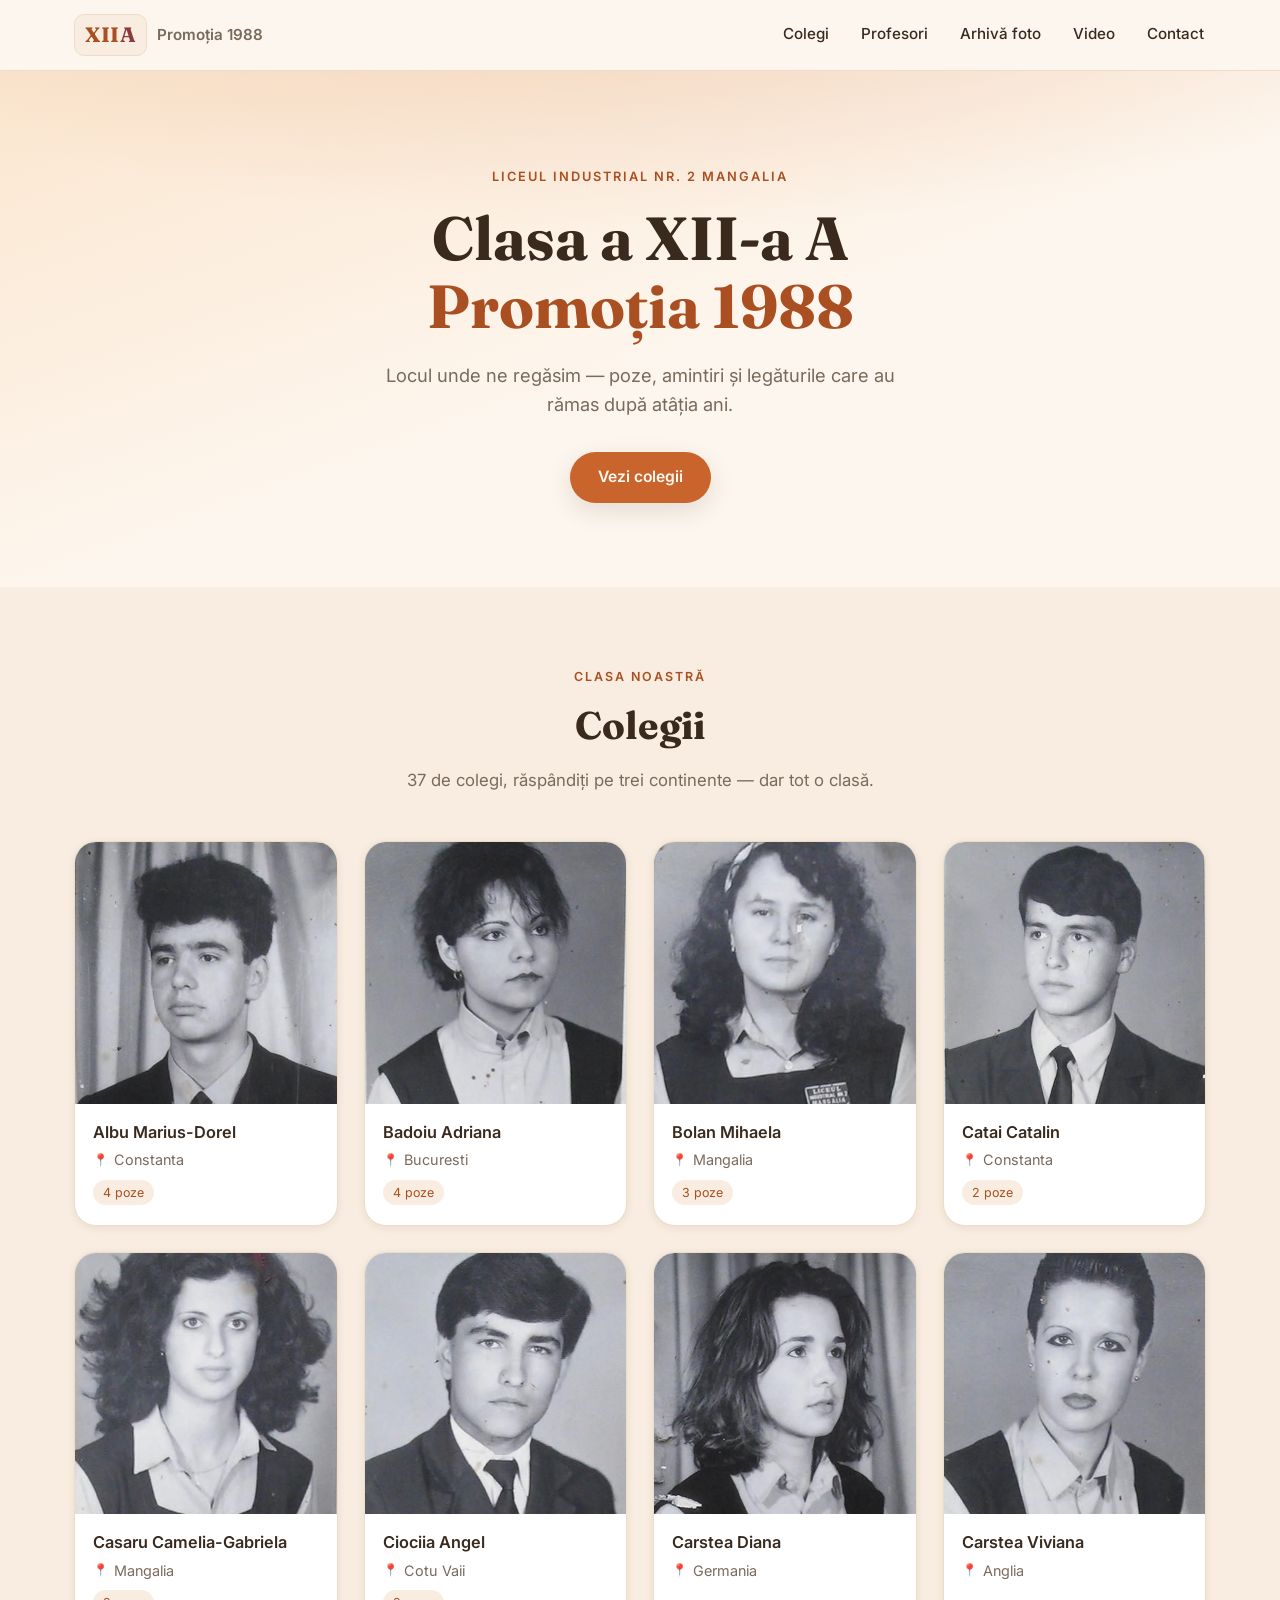
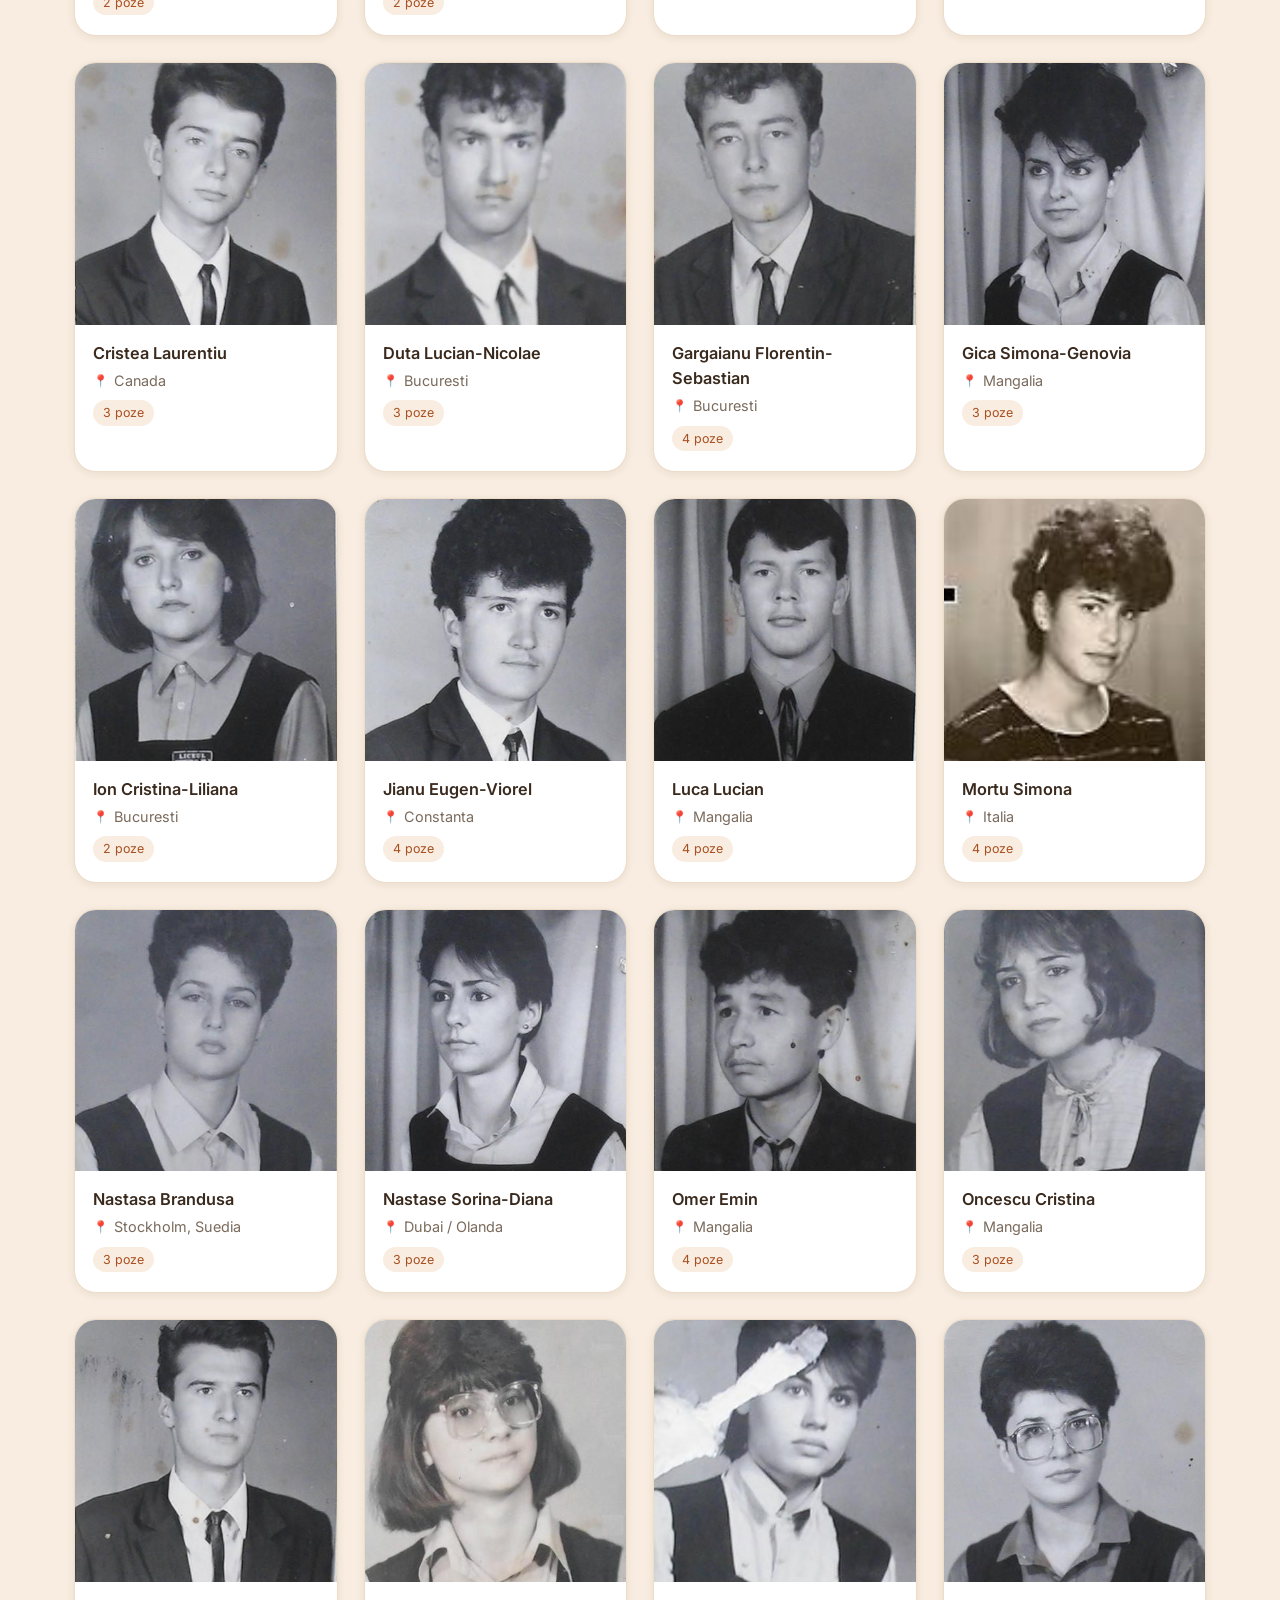
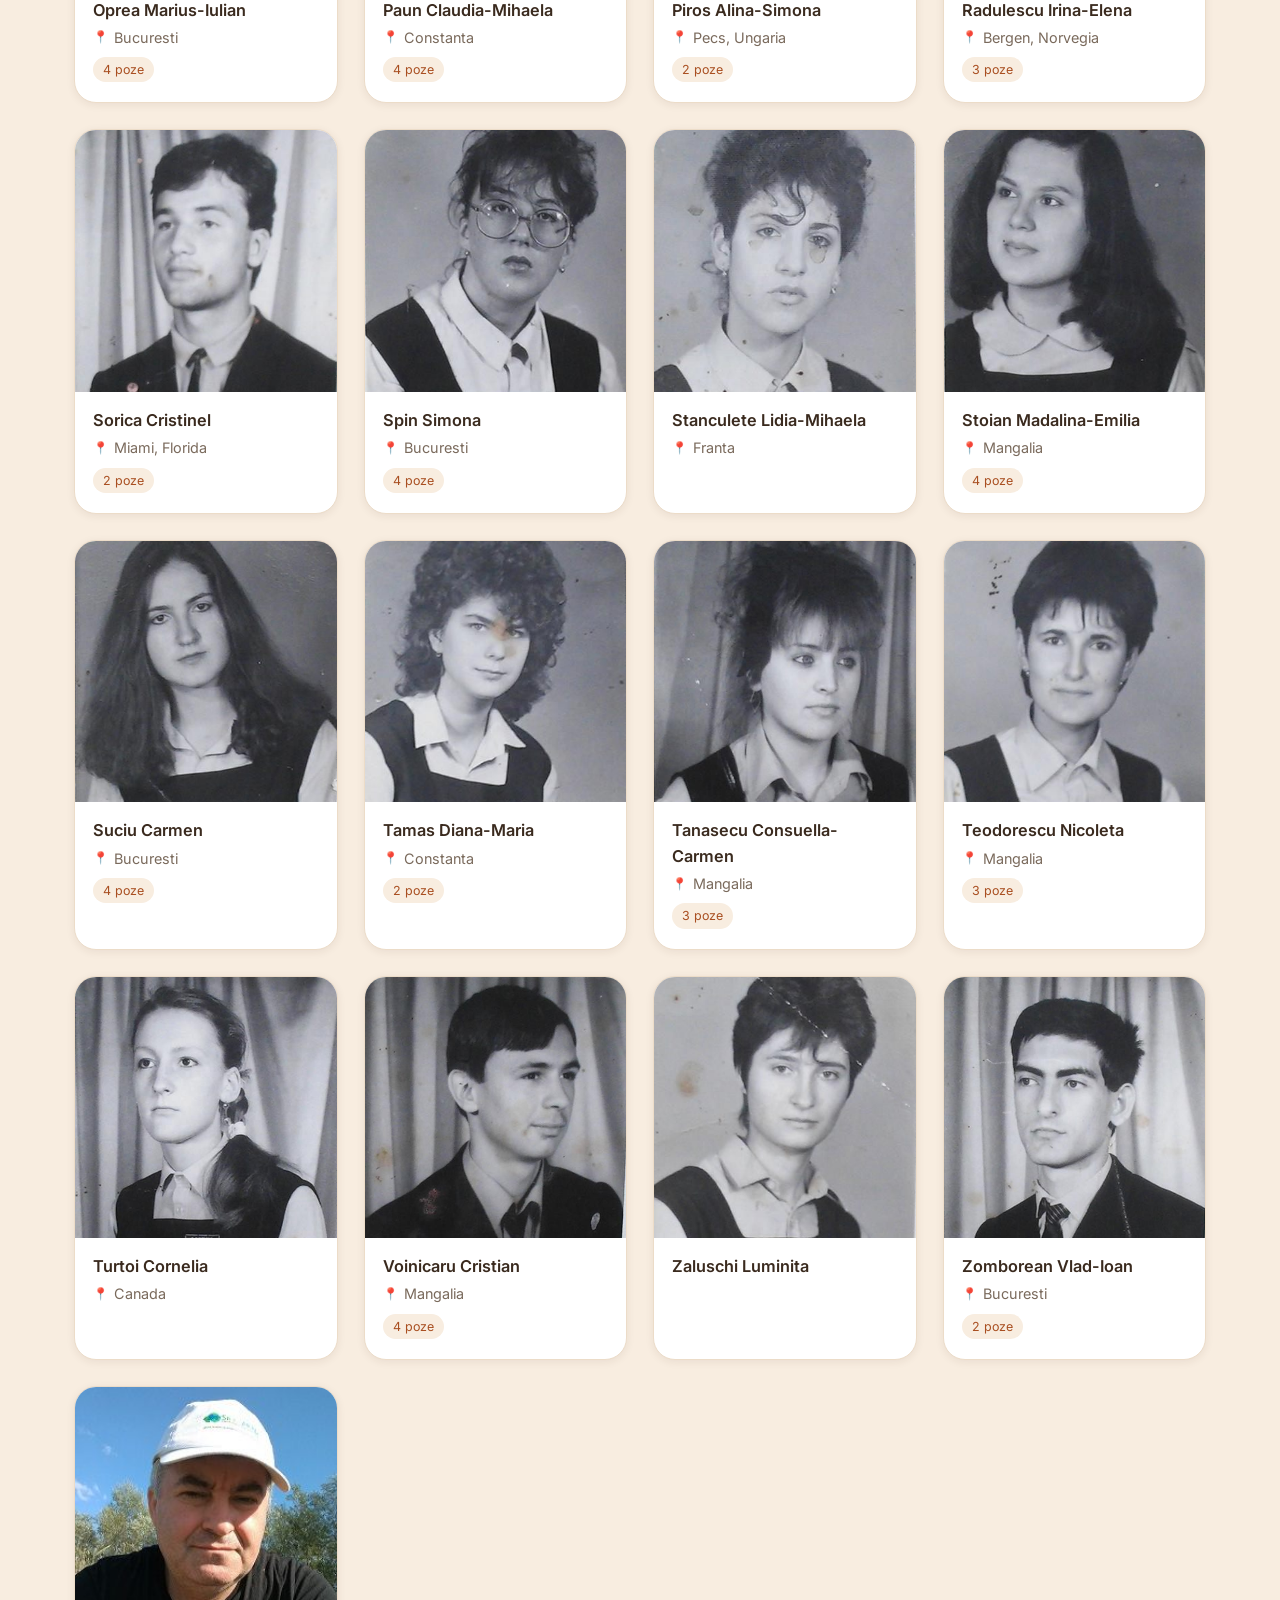
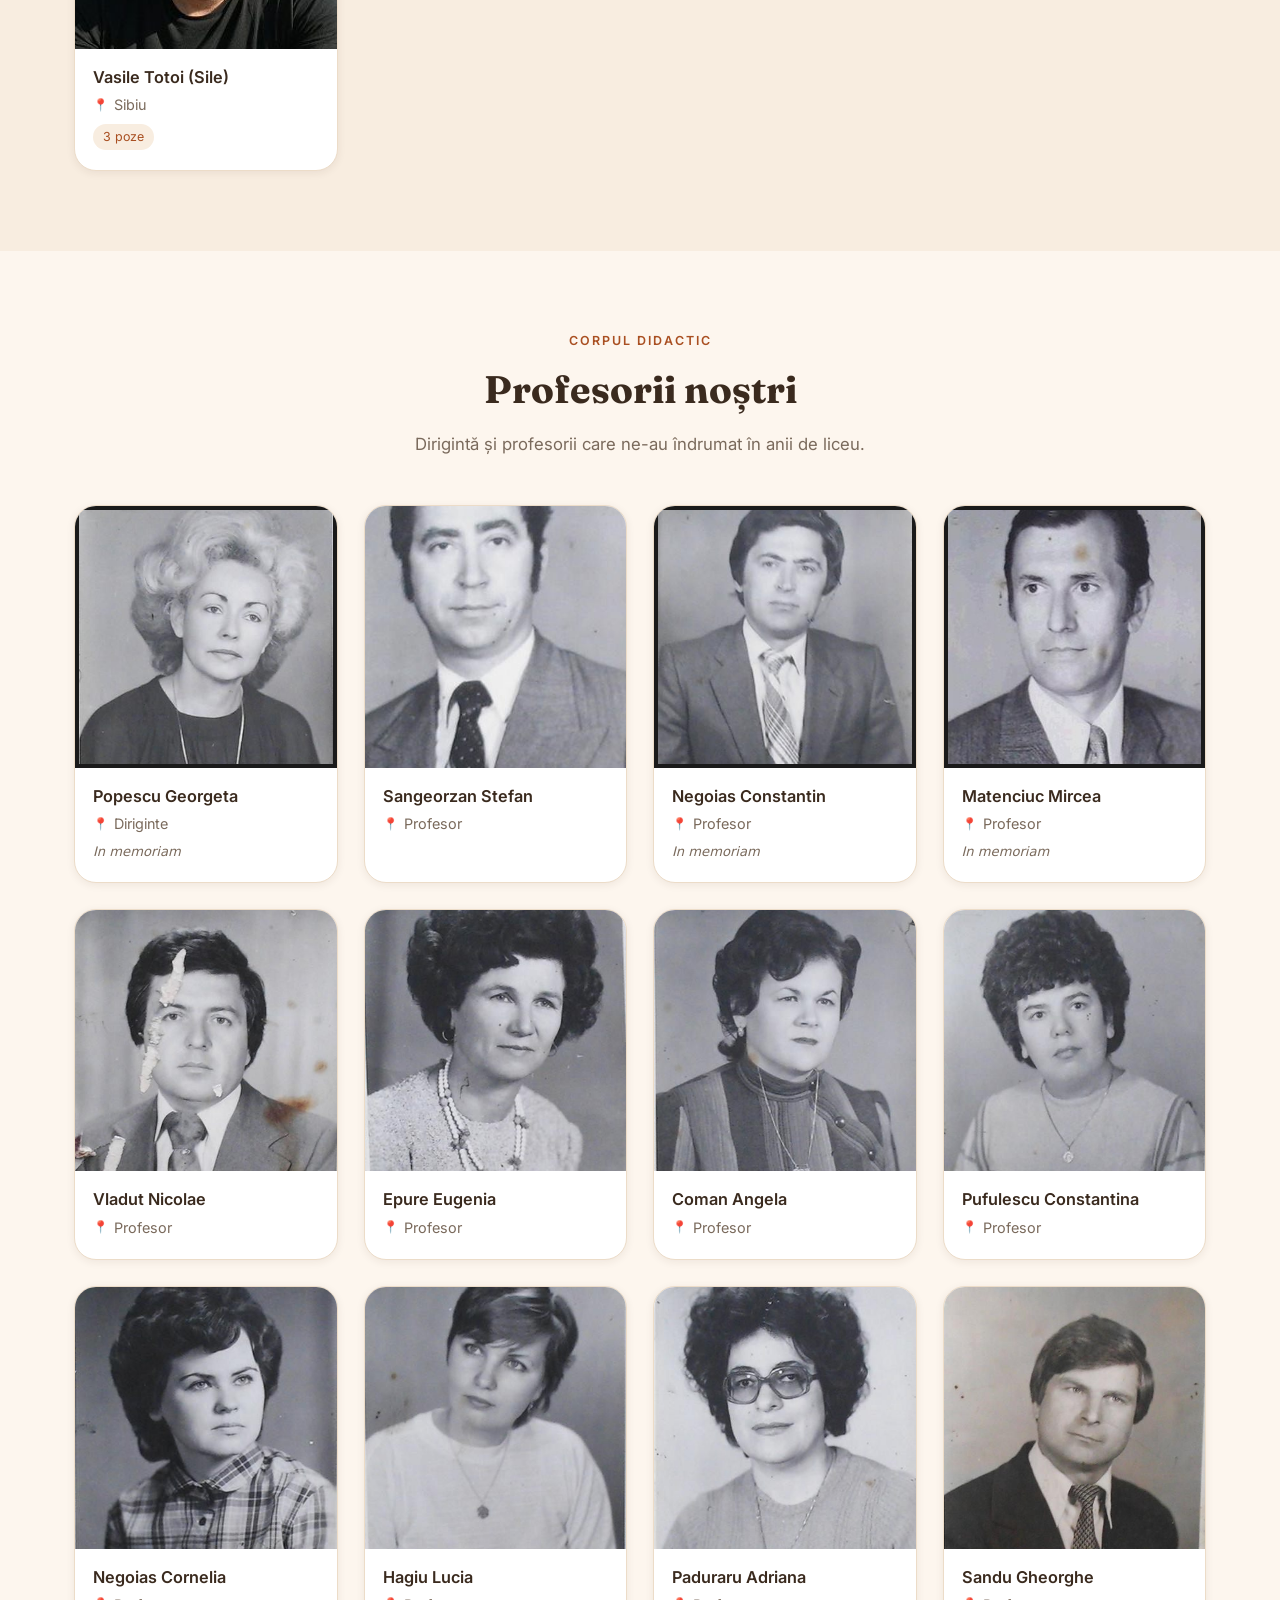
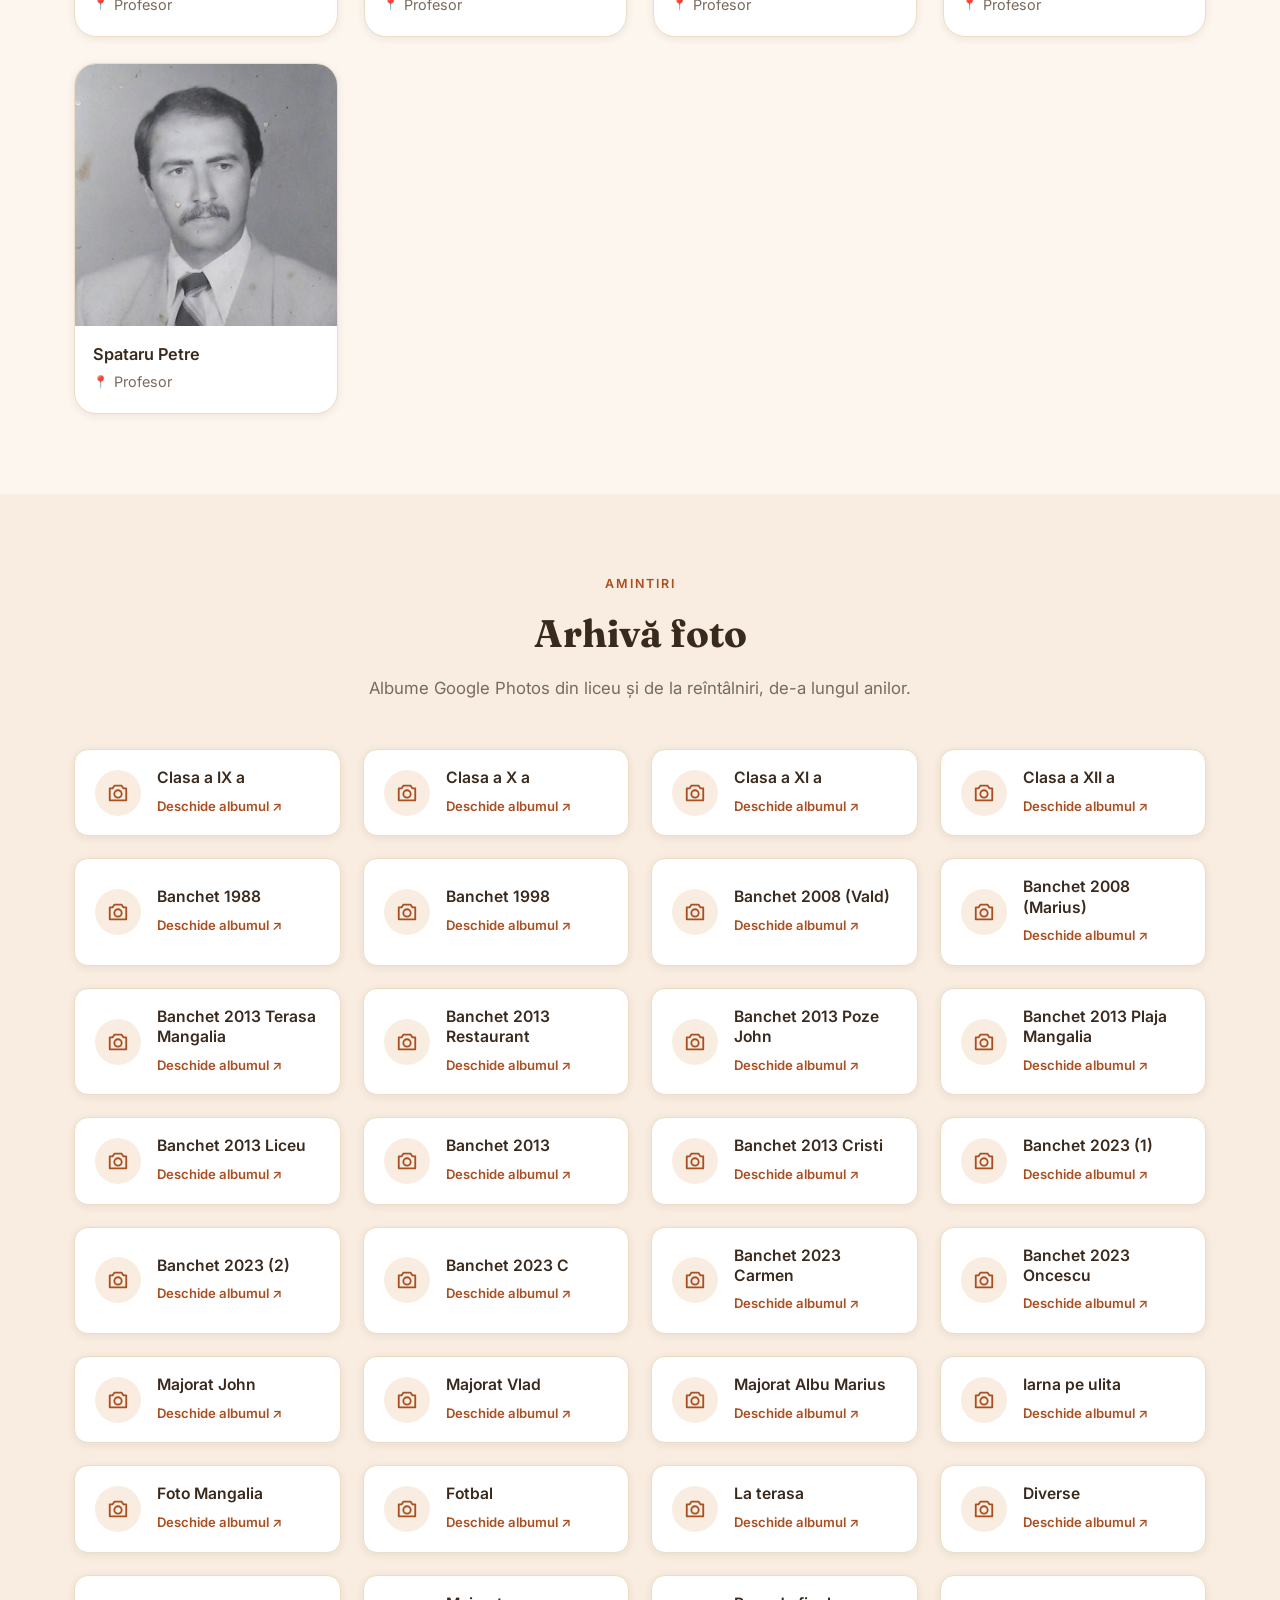
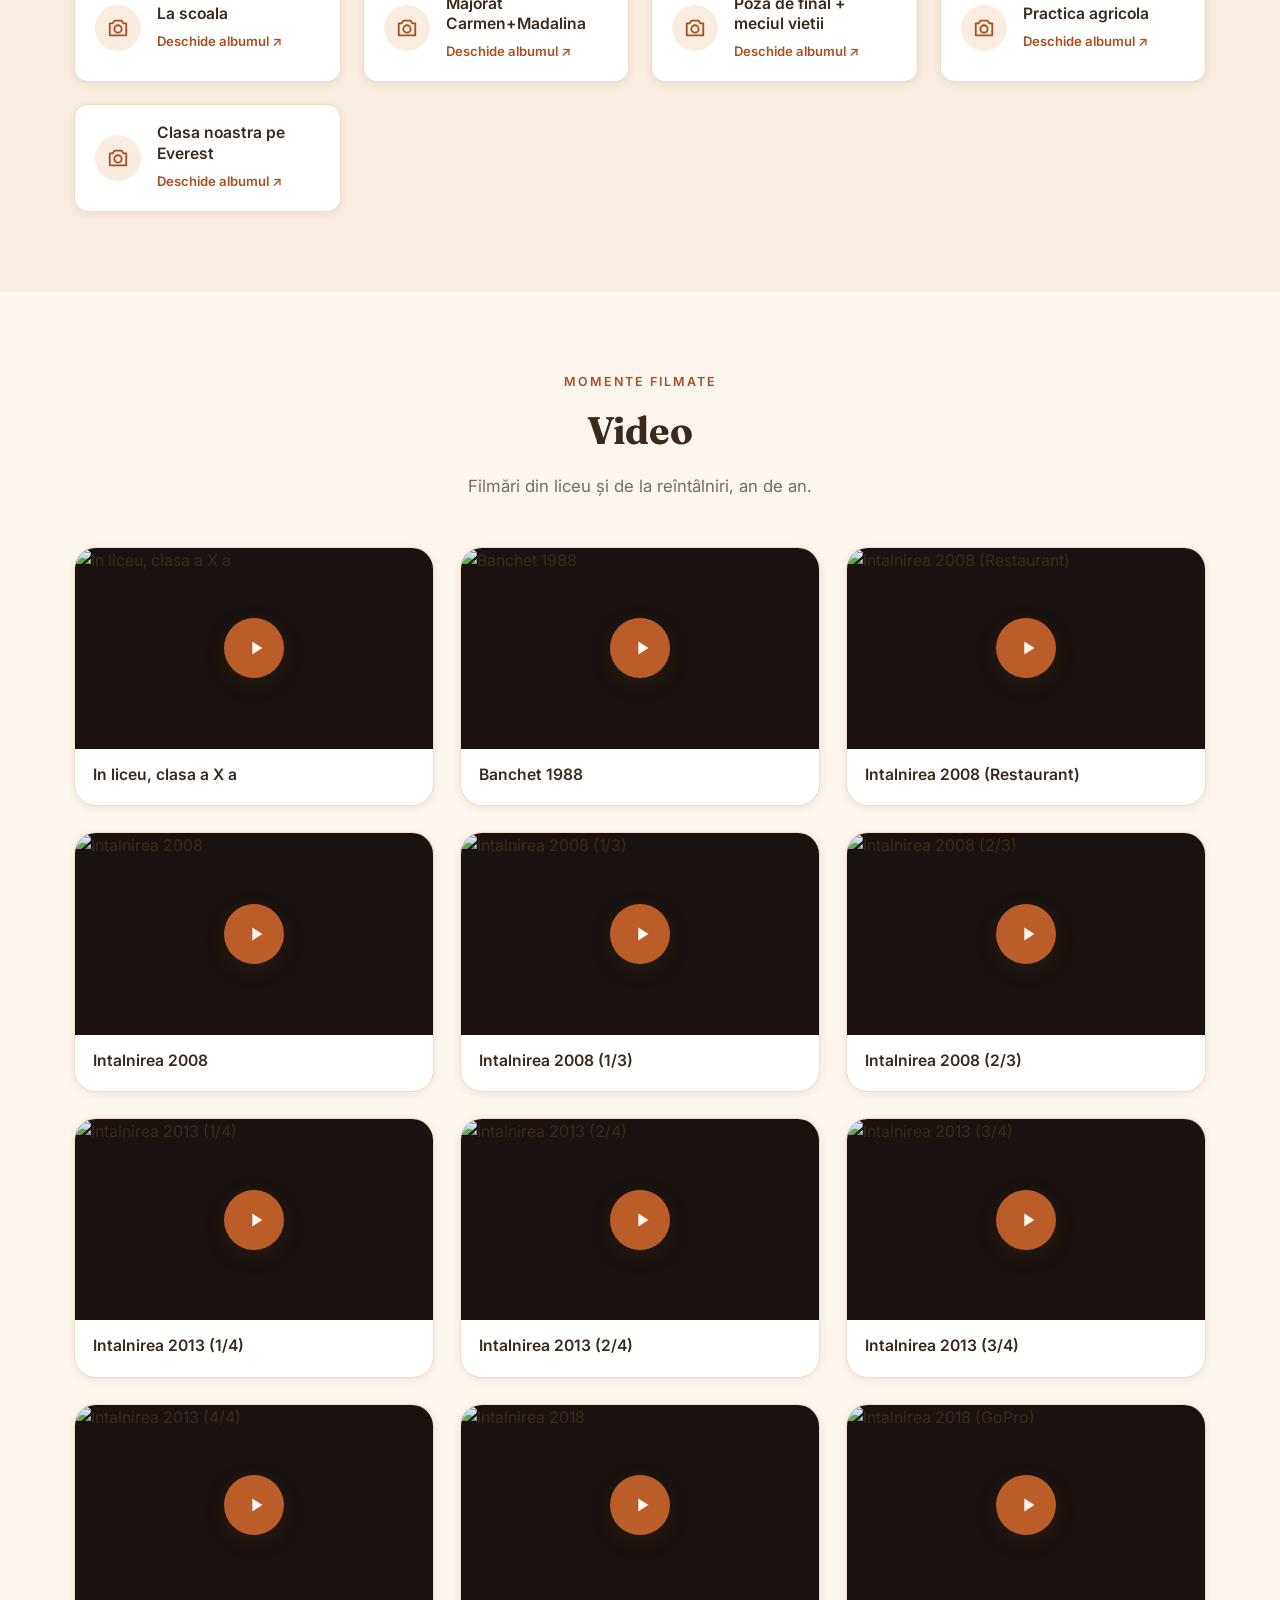
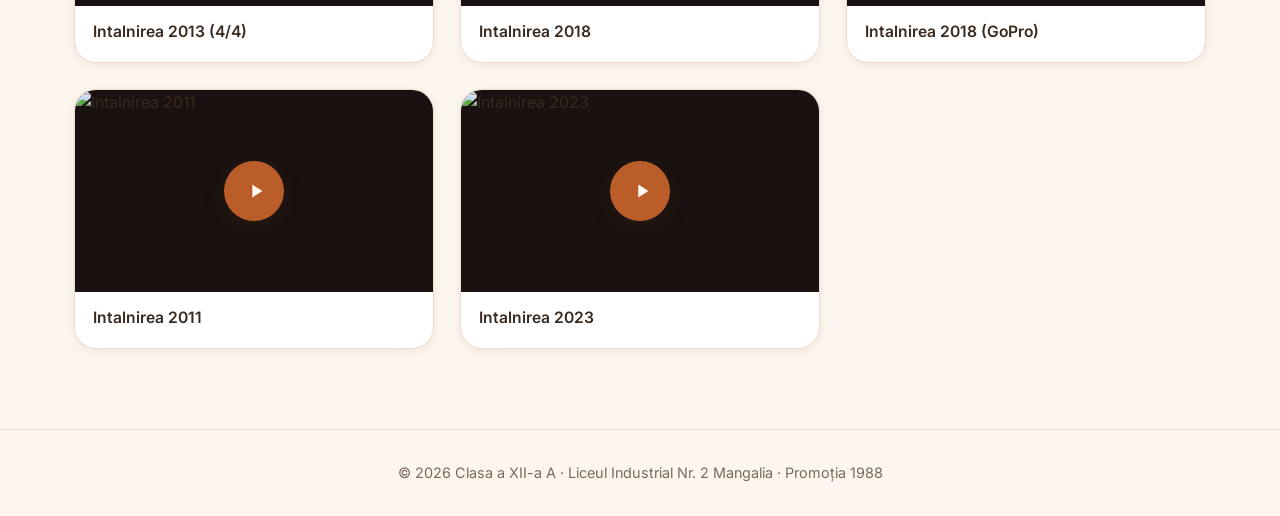
==== commit d72c3637: "Permite deschiderea site-ului direct din fisier (fara server local) Browserele blocheaza fetch() cat" ====
--- a/index.html
+++ b/index.html
@@ -9,6 +9,7 @@
 <link rel="preconnect" href="https://fonts.gstatic.com" crossorigin>
 <link href="https://fonts.googleapis.com/css2?family=Fraunces:opsz,wght@9..144,500;9..144,600;9..144,700&family=Inter:wght@400;500;600;700&display=swap" rel="stylesheet">
 <link rel="stylesheet" href="assets/css/style.css">
+<script src="assets/js/nav.js" defer></script>
 </head>
 <body>
 
@@ -18,7 +19,10 @@
       <span class="brand-mark">XII<span class="brand-mark-accent">A</span></span>
       <span class="brand-text">Promoția 1988</span>
     </a>
-    <nav class="main-nav" aria-label="Navigare principală">
+    <button class="nav-toggle" aria-label="Deschide meniul" aria-expanded="false" aria-controls="main-nav">
+      <span></span><span></span><span></span>
+    </button>
+    <nav class="main-nav" id="main-nav" aria-label="Navigare principală">
       <a href="#colegi">Colegi</a>
       <a href="#profesori">Profesori</a>
       <a href="#arhiva">Arhivă foto</a>
@@ -100,6 +104,7 @@
   <div class="lightbox-caption" id="lightbox-caption"></div>
 </div>
 
+<script src="assets/data/colegi.js"></script>
 <script src="assets/js/main.js"></script>
 </body>
 </html>
--- a/assets/css/style.css
+++ b/assets/css/style.css
@@ -51,6 +51,7 @@
 }
 
 .header-inner {
+  position: relative;
   display: flex;
   align-items: center;
   justify-content: space-between;
@@ -103,6 +104,29 @@
 .main-nav a:hover {
   color: var(--color-primary-dark);
   border-color: var(--color-secondary);
+}
+
+.nav-toggle {
+  display: none;
+  flex-direction: column;
+  justify-content: center;
+  gap: 5px;
+  width: 40px;
+  height: 40px;
+  padding: 0;
+  border: 1px solid var(--color-border);
+  border-radius: 10px;
+  background: var(--color-surface);
+  cursor: pointer;
+}
+
+.nav-toggle span {
+  display: block;
+  width: 18px;
+  height: 2px;
+  margin: 0 auto;
+  background: var(--color-text);
+  border-radius: 2px;
 }
 
 /* ---------- Hero ---------- */
@@ -512,6 +536,34 @@
 
 /* ---------- Responsive ---------- */
 
+@media (max-width: 860px) {
+  .nav-toggle { display: flex; }
+
+  .main-nav {
+    display: none;
+    position: absolute;
+    top: 100%;
+    left: 0;
+    right: 0;
+    flex-direction: column;
+    align-items: stretch;
+    gap: 0;
+    background: var(--color-surface);
+    border-bottom: 1px solid var(--color-border);
+    box-shadow: var(--shadow-md);
+  }
+
+  .main-nav.open { display: flex; }
+
+  .main-nav a {
+    padding: 14px 24px;
+    border-bottom: 1px solid var(--color-border);
+    border-radius: 0;
+  }
+
+  .main-nav a:last-child { border-bottom: none; }
+}
+
 @media (max-width: 640px) {
   .header-inner { padding: 12px 16px; }
   .brand-text { display: none; }
